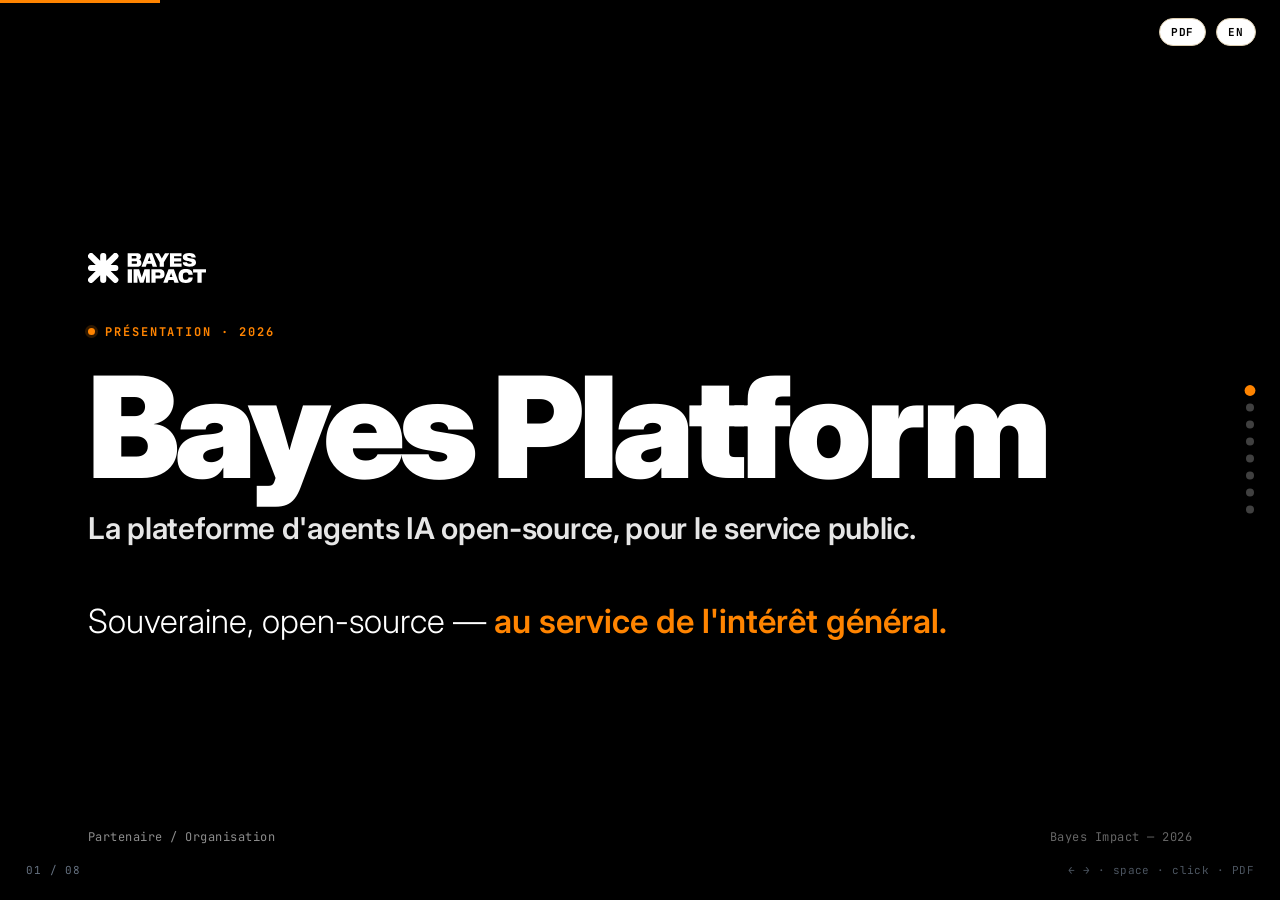
==== demos/_template/index.html @ 8feba09a "Bayes Demos: one use-case library (engine, template, splash, playbook) Shared dependency-free engine" ====
<!DOCTYPE html>
<html lang="fr" data-lang="fr">
<head>
<meta charset="UTF-8" />
<meta name="viewport" content="width=device-width, initial-scale=1.0" />
<title>Bayes — Template</title>
<link rel="icon" href="../../assets/logos/bi-colors.svg" />
<link rel="preconnect" href="https://fonts.googleapis.com"><link rel="preconnect" href="https://fonts.gstatic.com" crossorigin>
<link href="https://fonts.googleapis.com/css2?family=Inter:wght@300;400;500;600;700;800;900&family=JetBrains+Mono:wght@400;500;700&display=swap" rel="stylesheet">
<link rel="stylesheet" href="../../lib/bayes.css" />
<!-- Per-deck theme overrides (optional): <style>:root{ --accent-orange:#FF8400; }</style> -->
</head>
<body>

<!-- brand mark + (optional) flag for a government-service avatar -->
<svg width="0" height="0" style="position:absolute" aria-hidden="true">
  <symbol id="bi-mark" viewBox="0 0 415 409">
    <path d="M309.59,246.07H373a41.67,41.67,0,0,0,0-83.34H309.44l92.73-91.11a41.66,41.66,0,0,0-58.4-59.44l-94.51,92.87V42.23a41.67,41.67,0,1,0-83.34,0v63l-94.86-93A41.66,41.66,0,1,0,12.72,71.65l92.88,91.08H41.89a41.67,41.67,0,0,0,0,83.34h63.56l-92.7,90.72A41.67,41.67,0,1,0,71,396.35l94.89-92.87v63.09a41.67,41.67,0,1,0,83.34,0v-63l94.54,92.71a41.66,41.66,0,0,0,58.34-59.5Z"/>
    <circle cx="207.59" cy="41.49" r="41.34"/><circle cx="207.59" cy="367.01" r="41.34"/><circle cx="41.37" cy="204.4" r="41.34"/><circle cx="373.76" cy="204.4" r="41.34"/><circle cx="373.52" cy="366.86" r="41.34"/><circle cx="41.34" cy="366.86" r="41.34"/><circle cx="41.34" cy="41.34" r="41.34"/><circle cx="373.52" cy="41.34" r="41.34"/><circle cx="207.57" cy="204.25" r="41.34"/>
  </symbol>
</svg>

<div class="progress"><div class="progress-fill" id="pfill"></div></div>
<div class="dots" id="dots"></div>
<div class="counter" id="counter">01 / 08</div>
<div class="hint">← → · space · click · PDF</div>

<main class="deck" id="deck">

  <!-- 1 · COVER -->
  <section class="slide dark cover" id="cover" data-dark>
    <div class="slide-inner">
      <div class="cover-mark reveal"><img class="bilogo" src="../../assets/logos/bi-white.svg" alt="Bayes Impact"/></div>
      <p class="eyebrow reveal"><span data-lang="fr">Présentation · 2026</span><span data-lang="en">Presentation · 2026</span></p>
      <h1 class="reveal">Bayes Platform</h1>
      <p class="sub reveal"><span data-lang="fr">La plateforme d'agents IA open-source, pour le service public.</span><span data-lang="en">The open-source AI agent platform, for public services.</span></p>
      <p class="tagline reveal"><span data-lang="fr">Souveraine, open-source — <em>au service de l'intérêt général.</em></span><span data-lang="en">Sovereign, open-source — <em>built for the public good.</em></span></p>
    </div>
    <div class="cover-foot"><span data-lang="fr">Partenaire / Organisation</span><span data-lang="en">Partner / Organization</span><span class="cf-r">Bayes Impact — 2026</span></div>
  </section>

  <!-- 2 · EARTH (Bayes intro, website-style) -->
  <section class="slide dark earth" id="earth" data-dark>
    <div class="brand-corner"><img class="bilogo" src="../../assets/logos/bi-white.svg" alt="Bayes Impact" style="filter:none"/><span>Bayes Impact</span></div>
    <div class="slide-inner">
      <div class="hero believe-box" id="believeBox">
        <div class="hero-txt">
          <h1 class="believe"><span data-lang="fr">Nous croyons en un monde où</span><span data-lang="en">We believe in a world where</span><span class="believe-cycle" id="believeCycle"></span></h1>
          <p class="lead"><span data-lang="fr">L'IA pour aider celles et ceux qui en ont besoin et celles et ceux qui les accompagnent.</span><span data-lang="en">AI to help those in need and those who serve them.</span></p>
        </div>
        <div class="hero-planet"><div class="planet-wrap"><img src="../../assets/planet.webp" alt="Earth" /><div class="planet-orbit" id="planetOrbit"></div></div></div>
      </div>
    </div>
    <script type="application/json" class="believe-data">
    {"fr":["chacun reçoit l'aide dont il a besoin.","chaque citoyen accède aux services publics.","l'administration parle la langue de chacun.","l'IA sert d'abord l'intérêt général."],
     "en":["everyone receives the help they need.","every citizen can access public services.","the administration speaks everyone's language.","AI serves the public good first."]}
    </script>
  </section>

  <!-- 3 · WHO WE ARE (about + stats) -->
  <section class="slide" id="about">
    <div class="brand-corner"><img class="bilogo" src="../../assets/logos/bi-colors.svg" alt="Bayes Impact"/><span><span data-lang="fr">Qui sommes-nous</span><span data-lang="en">Who we are</span></span></div>
    <div class="slide-inner">
      <p class="eyebrow reveal"><span data-lang="fr">Qui sommes-nous</span><span data-lang="en">Who we are</span></p>
      <h1 class="big reveal"><span data-lang="fr">L'IA au service de ceux qui en ont besoin et de ceux qui les <em class="hl">aident</em>.</span><span data-lang="en">AI to empower people in need and those who <em class="hl">help</em> them.</span></h1>
      <p class="lead reveal"><span data-lang="fr">Organisation à but non lucratif fondée dans la Silicon Valley en 2014. Open-source, construite pour l'intérêt général.</span><span data-lang="en">A nonprofit founded in Silicon Valley in 2014. Open-source, built for the public good.</span></p>
      <div class="chips reveal">
        <span class="chip"><span class="dot-ok"></span><b>10+</b>&nbsp;<span data-lang="fr">ans</span><span data-lang="en">years</span></span>
        <span class="chip"><b>3</b>&nbsp;<span data-lang="fr">continents</span><span data-lang="en">continents</span></span>
        <span class="chip"><b>10M+</b>&nbsp;<span data-lang="fr">bénéficiaires</span><span data-lang="en">beneficiaries</span></span>
      </div>
      <div class="partners-grid reveal">
        <img src="../../assets/partners/google.webp" alt="Google.org" /><img src="../../assets/partners/gates.webp" alt="Gates Foundation" /><img src="../../assets/partners/yc.webp" alt="Y Combinator" /><img src="../../assets/partners/france-travail.webp" alt="France Travail" /><img class="va" src="../../assets/partners/va.svg" alt="U.S. Dept of Veterans Affairs" />
      </div>
    </div>
  </section>

  <!-- 4 · ARGUMENT / USE-CASE (bespoke — vary freely in this section) -->
  <section class="slide" id="why">
    <div class="brand-corner"><img class="bilogo" src="../../assets/logos/bi-colors.svg" alt="Bayes Impact"/><span><span data-lang="fr">La vision</span><span data-lang="en">The vision</span></span></div>
    <div class="slide-inner">
      <p class="eyebrow reveal"><span data-lang="fr">La vision</span><span data-lang="en">The vision</span></p>
      <h2 class="title reveal"><span data-lang="fr">Une plateforme, pas une multitude d'outils isolés.</span><span data-lang="en">One platform, not a patchwork of point tools.</span></h2>
      <div class="cards c3 reveal">
        <div class="card"><div class="kicker"><span data-lang="fr">Souveraineté</span><span data-lang="en">Sovereignty</span></div><h3><span data-lang="fr">Vos données restent chez vous</span><span data-lang="en">Your data stays in-house</span></h3><p><span data-lang="fr">Open-source, hébergeable localement.</span><span data-lang="en">Open-source, hostable locally.</span></p></div>
        <div class="card"><div class="kicker">No-code</div><h3><span data-lang="fr">Vos équipes configurent</span><span data-lang="en">Your teams configure it</span></h3><p><span data-lang="fr">Créez et déployez des agents sans coder.</span><span data-lang="en">Build and deploy agents without code.</span></p></div>
        <div class="card"><div class="kicker"><span data-lang="fr">Confiance</span><span data-lang="en">Trust</span></div><h3><span data-lang="fr">Fiabilisé (RAG), traçable</span><span data-lang="en">Grounded (RAG), traceable</span></h3><p><span data-lang="fr">Zéro hallucination, sources citées.</span><span data-lang="en">Zero hallucination, sources cited.</span></p></div>
      </div>
    </div>
  </section>

  <!-- 5 · INTERACTIVE DEMO — chat (data-demo + inline JSON script) -->
  <section class="slide" id="demo-chat" data-demo="chat">
    <div class="brand-corner"><img class="bilogo" src="../../assets/logos/bi-colors.svg" alt="Bayes Impact"/><span><span data-lang="fr">Démonstration</span><span data-lang="en">Demo</span></span></div>
    <div class="slide-inner">
      <div class="demo-head reveal">
        <h2><span data-lang="fr">Démonstration — un service sur WhatsApp</span><span data-lang="en">Demo — a service on WhatsApp</span></h2>
        <div class="demo-controls"><button class="dc-btn dc-toggle">⏸</button><button class="dc-btn ghost dc-replay">↻</button></div>
      </div>
      <div class="demo-stage" style="margin-top:12px">
        <div class="reveal">
          <div class="srs">
            <div class="srs-top">
              <span class="srs-badge"><span data-lang="fr">portail des services publics</span><span data-lang="en">public services portal</span></span>
              <h3><span data-lang="fr">Demande d'acte d'état civil</span><span data-lang="en">Civil-status certificate request</span></h3>
              <div class="srs-meta"><span data-lang="fr">État civil · administration</span><span data-lang="en">Civil registry · government</span></div>
            </div>
            <div class="srs-body">
              <div class="bpmn-wrap">
                <div class="bl"><span data-lang="fr">Parcours du service</span><span data-lang="en">Service journey</span></div>
                <div class="bpmn">
                  <span class="bpmn-node"><span data-lang="fr">Demande</span><span data-lang="en">Request</span></span><span class="bpmn-c">›</span>
                  <span class="bpmn-node"><span data-lang="fr">Authentification</span><span data-lang="en">Auth</span></span><span class="bpmn-c">›</span>
                  <span class="bpmn-node">OTP</span><span class="bpmn-c">›</span>
                  <span class="bpmn-node"><span data-lang="fr">Pré-remplissage</span><span data-lang="en">Auto-fill</span></span><span class="bpmn-c">›</span>
                  <span class="bpmn-node"><span data-lang="fr">Instruction</span><span data-lang="en">Processing</span></span><span class="bpmn-c">›</span>
                  <span class="bpmn-node">Notification</span>
                </div>
              </div>
            </div>
          </div>
          <p class="footnote" style="margin-top:14px"><span data-lang="fr">Extensible aux <b>langues locales</b> et au <b>message vocal</b> — un levier d'inclusion.</span><span data-lang="en">Extensible to <b>local languages</b> and <b>voice notes</b> — a key inclusion lever.</span></p>
        </div>
        <div class="reveal">
          <div class="phone"><div class="phone-screen">
            <div class="notch"></div>
            <div class="statusbar"><span>9:41</span><span>5G ▮▮▮ ◢ 84%</span></div>
            <div class="wa-header"><span class="wa-back">‹</span><span class="wa-av"><svg class="mark" style="color:var(--wa-green)"><use href="#bi-mark"/></svg></span><div class="wa-head-txt"><div class="h-name"><span data-lang="fr">Service de l'état civil</span><span data-lang="en">Civil registry service</span></div><div class="h-sub wa-sub"></div></div><div class="wa-icons"><span>📹</span><span>📞</span></div></div>
            <div class="wa-thread"><div class="wa-day"></div></div>
            <div class="wa-input"><div class="wa-field"><span>😊</span><span class="ph">Message</span><span>📎</span><span>📷</span></div><span class="wa-mic">🎤</span></div>
          </div></div>
        </div>
      </div>
    </div>
    <script type="application/json" class="demo-data">
    {"pay":{"provider":"Mobile Money","host":"pay.gov/"},
     "fr":[
      {"type":"in","text":"Bonjour 👋 Je suis l'assistant de l'état civil. Écrivez-moi ou envoyez une note vocale."},
      {"type":"out","text":"Bonjour, j'ai besoin d'un acte de naissance"},
      {"type":"in","text":"Avec plaisir. Envoyez votre identifiant national.","bp":1},
      {"type":"out","text":"23 1204 8473921","digits":true},
      {"type":"tool","name":"Base état civil","arg":"id: \"23 1204 8473921\"","steps":["Connexion"],"result":"1 citoyen trouvé"},
      {"type":"in","text":"Vous êtes bien <b>A. Diallo</b>, né(e) le 12/03/1984 ?"},
      {"type":"out","text":"Oui, c'est bien moi"},
      {"type":"in","text":"Je vous envoie un code (OTP).","bp":2},
      {"type":"out","text":"729 014","digits":true},
      {"type":"tool","name":"Vérification OTP","arg":"otp: \"729 014\"","steps":["Contrôle"],"result":"Vérifié ✓"},
      {"type":"in","text":"Identité confirmée ✅ Je récupère votre acte.","bp":3},
      {"type":"fill","src":"Registre d'état civil","rows":[["Nom","Diallo"],["Prénoms","Aïssatou"],["Naissance","12/03/1984"]]},
      {"type":"voice","dur":"0:05","transcript":"Deux copies s'il vous plaît."},
      {"type":"in","text":"🎙️ Bien reçu : <b>2 copies</b>."},
      {"type":"dossier","num":"AN-2026-04827","rows":[["Document","Acte de naissance"],["Copies","2"]],"bp":4},
      {"type":"in","text":"Réglez les frais via votre lien <b>Mobile Money</b>."},
      {"type":"paylink","amount":"1 000 FCFA","ref":"Acte de naissance","code":"r/AN-2026-04827"},
      {"type":"notif","tag":"N04","text":"Paiement de <b>1 000 FCFA</b> confirmé.","bp":5},
      {"type":"in","text":"Votre demande est enregistrée ✅ Vous recevrez les mises à jour ici."}
     ],
     "en":[
      {"type":"in","text":"Hello 👋 I'm the civil-registry assistant. Write to me or send a voice note."},
      {"type":"out","text":"Hi, I need a birth certificate"},
      {"type":"in","text":"Gladly. Send your national ID.","bp":1},
      {"type":"out","text":"23 1204 8473921","digits":true},
      {"type":"tool","name":"Civil registry","arg":"id: \"23 1204 8473921\"","steps":["Connect"],"result":"1 citizen found"},
      {"type":"in","text":"You are <b>A. Diallo</b>, born 12/03/1984 ?"},
      {"type":"out","text":"Yes, that's me"},
      {"type":"in","text":"I'm sending you a code (OTP).","bp":2},
      {"type":"out","text":"729 014","digits":true},
      {"type":"tool","name":"OTP check","arg":"otp: \"729 014\"","steps":["Check"],"result":"Verified ✓"},
      {"type":"in","text":"Identity confirmed ✅ Fetching your certificate.","bp":3},
      {"type":"fill","src":"Civil registry","rows":[["Surname","Diallo"],["Given names","Aïssatou"],["Born","12/03/1984"]]},
      {"type":"voice","dur":"0:05","transcript":"Two copies please."},
      {"type":"in","text":"🎙️ Got it: <b>2 copies</b>."},
      {"type":"dossier","num":"AN-2026-04827","rows":[["Document","Birth certificate"],["Copies","2"]],"bp":4},
      {"type":"in","text":"Pay the fee via your <b>Mobile Money</b> link."},
      {"type":"paylink","amount":"1,000 FCFA","ref":"Birth certificate","code":"r/AN-2026-04827"},
      {"type":"notif","tag":"N04","text":"Payment of <b>1,000 FCFA</b> confirmed.","bp":5},
      {"type":"in","text":"Your request is registered ✅ You'll get updates here."}
     ]}
    </script>
  </section>

  <!-- 6 · INTERACTIVE DEMO — copilot -->
  <section class="slide" id="demo-copilot" data-demo="copilot">
    <div class="brand-corner"><img class="bilogo" src="../../assets/logos/bi-colors.svg" alt="Bayes Impact"/><span><span data-lang="fr">Démonstration</span><span data-lang="en">Demo</span></span></div>
    <div class="slide-inner">
      <div class="demo-head reveal"><h2><span data-lang="fr">Le copilote interne</span><span data-lang="en">The internal copilot</span></h2><span class="dh-sub"><span data-lang="fr">L'agent back-office qui répond en langage naturel, sources à l'appui.</span><span data-lang="en">The back-office agent that answers in natural language, with sources.</span></span></div>
      <div class="copilot reveal">
        <div class="cp-bar"><span class="cp-dot r"></span><span class="cp-dot y"></span><span class="cp-dot g"></span><span class="cp-title"><span data-lang="fr">Copilote · recherche documentaire</span><span data-lang="en">Copilot · document search</span></span><span class="cp-live"><span class="cp-live-dot"></span><span data-lang="fr">en direct</span><span data-lang="en">live</span></span><span class="cp-badge">headless</span></div>
        <div class="cp-body"></div>
      </div>
      <div class="pipe-cap reveal"><svg width="14" height="14" viewBox="0 0 16 16" fill="none" stroke="currentColor" stroke-width="2"><path d="M8 3v10M4 9l4 4 4-4"/></svg><span data-lang="fr">La donnée derrière le copilote</span><span data-lang="en">The data behind the copilot</span></div>
      <div class="pipeline reveal">
        <div class="pl-stage"><div class="pl-label"><span data-lang="fr">1 · Documents</span><span data-lang="en">1 · Documents</span></div><div class="scan-stack"><div class="scan-pg"><i></i><i></i><i style="width:72%"></i><i></i></div><div class="scan-pg"><i></i><i></i><i style="width:72%"></i><i></i></div><div class="scan-pg"><i></i><i></i><i style="width:72%"></i><i></i></div></div></div>
        <div class="pl-arrow"><svg width="22" height="22" viewBox="0 0 16 16" fill="none" stroke="var(--accent-orange)" stroke-width="2"><path d="M3 8h10M9 4l4 4-4 4"/></svg></div>
        <div class="pl-stage agent"><div class="pl-label"><span data-lang="fr">2 · Agent Bayes</span><span data-lang="en">2 · Bayes agent</span></div><div class="extract"><div class="extract-row"><span data-lang="fr">Type</span><span data-lang="en">Type</span><b><span data-lang="fr">Décision</span><span data-lang="en">Ruling</span></b></div><div class="extract-row"><span>Source</span><b><span data-lang="fr">Cour d'appel</span><span data-lang="en">Court</span></b></div><div class="extract-row"><span><span data-lang="fr">Année</span><span data-lang="en">Year</span></span><b>2021</b></div><div class="extract-row"><span><span data-lang="fr">Texte</span><span data-lang="en">Text</span></span><b>OCR ✓</b></div></div><div class="extract-tags"><span data-lang="fr">extraction</span><span data-lang="en">extraction</span><span>·</span><span data-lang="fr">classification</span><span data-lang="en">classification</span></div></div>
        <div class="pl-arrow"><svg width="22" height="22" viewBox="0 0 16 16" fill="none" stroke="var(--accent-orange)" stroke-width="2"><path d="M3 8h10M9 4l4 4-4 4"/></svg></div>
        <div class="pl-stage db"><div class="pl-label"><span data-lang="fr">3 · Base structurée</span><span data-lang="en">3 · Structured DB</span></div><table><tr><th>Réf.</th><th>Type</th><th><span data-lang="fr">Année</span><span data-lang="en">Year</span></th></tr><tr><td>142</td><td><span data-lang="fr">Arrêt</span><span data-lang="en">Ruling</span></td><td>2021</td></tr><tr><td>087</td><td><span data-lang="fr">Jugt</span><span data-lang="en">Judgt</span></td><td>2019</td></tr></table><div class="db-q">▲ <span data-lang="fr">interrogée par le copilote</span><span data-lang="en">queried by the copilot</span></div></div>
      </div>
    </div>
    <script type="application/json" class="demo-data">
    {"meta":{"who":{"fr":"Agent","en":"Officer"},"search":{"fr":"Recherche · base documentaire","en":"Search · document base"},"name":{"fr":"Copilote","en":"Copilot"}},
     "fr":[
      {"q":"Jurisprudence sur la rupture abusive d'un contrat ?","arg":"rupture abusive · depuis 2015","res":"3 décisions","a":"Trois décisions depuis 2015 : la rupture est abusive sans préavis raisonnable.","s":["Cour d'appel · 2021 · n°142","Tribunal · 2019 · n°087"]},
      {"q":"Délais légaux de la garde à vue ?","arg":"garde à vue · délais","res":"2 textes","a":"48 heures, prolongeable une fois sur autorisation du procureur.","s":["Cour suprême · 2020 · n°208"]}
     ],
     "en":[
      {"q":"Case law on wrongful contract termination?","arg":"wrongful termination · since 2015","res":"3 rulings","a":"Three rulings since 2015: termination is wrongful absent reasonable notice.","s":["Court of appeal · 2021 · no.142","Court · 2019 · no.087"]},
      {"q":"Legal time limits for police custody?","arg":"custody · limits","res":"2 statutes","a":"48 hours, extendable once with the prosecutor's authorization.","s":["Supreme court · 2020 · no.208"]}
     ]}
    </script>
  </section>

  <!-- 7 · TEAM / SPONSORS -->
  <section class="slide" id="team">
    <div class="brand-corner"><img class="bilogo" src="../../assets/logos/bi-colors.svg" alt="Bayes Impact"/><span><span data-lang="fr">L'équipe</span><span data-lang="en">The team</span></span></div>
    <div class="slide-inner">
      <p class="eyebrow reveal"><span data-lang="fr">Comment nous travaillons</span><span data-lang="en">How we work</span></p>
      <h2 class="title reveal"><span data-lang="fr">Un partenariat, pas un fournisseur.</span><span data-lang="en">A partnership, not a vendor.</span></h2>
      <div class="cards c3 reveal">
        <div class="card"><div class="kicker"><span data-lang="fr">Open-source</span><span data-lang="en">Open-source</span></div><h3><span data-lang="fr">Tech souveraine</span><span data-lang="en">Sovereign tech</span></h3><p><span data-lang="fr">Pas de verrou propriétaire.</span><span data-lang="en">No vendor lock-in.</span></p></div>
        <div class="card"><div class="kicker"><span data-lang="fr">Transfert</span><span data-lang="en">Transfer</span></div><h3><span data-lang="fr">Montée en compétences</span><span data-lang="en">Skills transfer</span></h3><p><span data-lang="fr">Vos équipes reprennent la main.</span><span data-lang="en">Your teams take over.</span></p></div>
        <div class="card"><div class="kicker"><span data-lang="fr">Accompagnement</span><span data-lang="en">Support</span></div><h3><span data-lang="fr">Contrat de prestation</span><span data-lang="en">Advisory engagement</span></h3><p><span data-lang="fr">Bayes accompagne, ne verrouille pas.</span><span data-lang="en">Bayes supports, doesn't lock in.</span></p></div>
      </div>
      <div class="partners-grid reveal" style="margin-top:34px"><img src="../../assets/partners/google.webp" alt="Google.org" /><img src="../../assets/partners/gates.webp" alt="Gates Foundation" /><img src="../../assets/partners/yc.webp" alt="Y Combinator" /></div>
    </div>
  </section>

  <!-- 8 · THANK YOU -->
  <section class="slide dark cover" id="thanks" data-dark>
    <div class="slide-inner">
      <div class="cover-mark reveal"><img class="bilogo" src="../../assets/logos/bi-white.svg" alt="Bayes Impact"/></div>
      <h1 class="reveal" style="font-size:clamp(40px,6.5vw,92px);line-height:1;letter-spacing:-.035em;margin:0"><span data-lang="fr">Merci.</span><span data-lang="en">Thank you.</span></h1>
      <p class="tagline reveal" style="margin-top:36px;font-size:clamp(18px,2vw,26px)"><span data-lang="fr">Construisons-le ensemble.</span><span data-lang="en">Let's build it together.</span></p>
    </div>
    <div class="cover-foot"><span>bayesimpact.org</span><span class="cf-r">Bayes Impact</span></div>
  </section>

</main>

<script src="../../lib/bayes.js"></script>
</body>
</html>
---- lib/bayes.css ----
/* Bayes Deck Kit — styles (deck.css). Design tokens in :root; override for theming. */
:root{
    --bg:#F2EFE9; --ink:#000; --ink-soft:rgba(0,0,0,0.8); --muted:#657180;
    --cream:#F7F7F2; --card:#FFF; --gold:#9A6F24; --gold-bg:#EBE092;
    --accent-orange:#FF8400; --accent-blue:#1067FE; --border-soft:#DBCCAF;
    --border:#EAECF0; --ok:#1F7A3F; --ok-soft:#DDEBDF; --warn:#9A4A04;
    --warn-soft:#FCE6CC; --danger:#9A1B1B; --danger-soft:#F6D9D9;
    --shadow:0 1px 2px rgba(0,0,0,.04), 0 8px 28px rgba(0,0,0,.06);
    --radius:14px;
    --wa-green:#075E54; --wa-teal:#128C7E; --wa-out:#D9FDD3; --wa-bg:#E9E1D8;
  }
  *{box-sizing:border-box;}
  html,body{margin:0;padding:0;height:100%;}
  body{
    font-family:'Inter',system-ui,-apple-system,sans-serif;
    background:var(--bg); color:var(--ink);
    -webkit-font-smoothing:antialiased; line-height:1.5;
  }
  svg.mark *{fill:currentColor;}

  /* ===== DECK ENGINE ===== */
  .deck{height:100vh; overflow-y:scroll; scroll-snap-type:y mandatory; scroll-behavior:smooth;}
  .deck::-webkit-scrollbar{width:0;}
  .slide{
    position:relative; min-height:100vh; width:100%;
    scroll-snap-align:start; scroll-snap-stop:always;
    display:flex; flex-direction:column; justify-content:center;
    padding:72px 88px; overflow:hidden;
  }
  .slide.dark{background:var(--ink); color:#fff;}
  .slide-inner{max-width:1320px; margin:0 auto; width:100%;}

  /* progress + chrome */
  .progress{position:fixed; top:0; left:0; right:0; height:3px; background:rgba(0,0,0,.06); z-index:200;}
  .progress-fill{height:100%; width:0; background:var(--accent-orange); transition:width .4s ease;}
  .dots{position:fixed; right:26px; top:50%; transform:translateY(-50%); z-index:200; display:flex; flex-direction:column; gap:9px;}
  .dot{width:8px; height:8px; border-radius:50%; background:rgba(0,0,0,.18); border:none; padding:0; cursor:pointer; transition:all .2s;}
  .dot:hover{background:rgba(0,0,0,.4);}
  .dot.active{background:var(--accent-orange); transform:scale(1.35);}
  .dots.on-dark .dot{background:rgba(255,255,255,.25);}
  .dots.on-dark .dot.active{background:var(--accent-orange);}
  .counter{position:fixed; left:26px; bottom:22px; z-index:200; font-family:'JetBrains Mono',monospace; font-size:11px; letter-spacing:.08em; color:var(--muted);}
  .hint{position:fixed; right:26px; bottom:22px; z-index:200; font-family:'JetBrains Mono',monospace; font-size:11px; letter-spacing:.04em; color:var(--muted); opacity:.75;}
  .slide.dark ~ .hint{}
  .brand-corner{position:absolute; top:40px; left:88px; display:inline-flex; align-items:center; gap:13px; color:var(--border-soft); z-index:5; padding-bottom:16px;}
  .brand-corner::after{content:''; position:absolute; left:0; bottom:0; width:calc(100vw - 176px); height:1px; background:var(--border-soft); opacity:.8;}
  .brand-corner svg{width:22px; height:22px;}
  .brand-corner span{font-family:'JetBrains Mono',monospace; font-size:11px; letter-spacing:.14em; text-transform:uppercase; color:var(--muted); padding-left:13px; border-left:1px solid var(--border-soft);}
  .slide.dark .brand-corner span{color:rgba(255,255,255,.5);}

  /* reveal */
  .reveal{opacity:0; transform:translateY(14px);}
  .slide.show .reveal{opacity:1; transform:none; transition:opacity .55s ease, transform .55s ease;}
  .slide.show .reveal:nth-child(2){transition-delay:.06s;}
  .slide.show .reveal:nth-child(3){transition-delay:.12s;}
  .slide.show .reveal:nth-child(4){transition-delay:.18s;}
  .slide.show .reveal:nth-child(5){transition-delay:.24s;}
  .slide.show .reveal:nth-child(6){transition-delay:.30s;}

  /* ===== TYPOGRAPHY ===== */
  .eyebrow{font-family:'JetBrains Mono',monospace; font-size:12px; font-weight:700; letter-spacing:.16em; text-transform:uppercase; color:var(--accent-orange); margin:0 0 22px; display:flex; align-items:center; gap:10px;}
  .eyebrow::before{content:''; width:7px; height:7px; border-radius:50%; background:var(--accent-orange); box-shadow:0 0 0 3px rgba(255,132,0,.18);}
  h1.big{font-size:clamp(38px,5.2vw,68px); line-height:1.05; letter-spacing:-.03em; font-weight:800; margin:0 0 20px; max-width:18ch;}
  h2.title{font-size:clamp(30px,3.6vw,46px); line-height:1.1; letter-spacing:-.025em; font-weight:800; margin:0 0 16px; max-width:20ch;}
  em.hl{font-style:normal; background:linear-gradient(180deg,transparent 58%,var(--gold-bg) 58%); padding:0 3px;}
  .slide.dark em.hl{background:linear-gradient(180deg,transparent 58%,rgba(255,132,0,.85) 58%); color:#fff;}
  .lead{font-size:clamp(17px,1.5vw,21px); color:var(--ink-soft); max-width:62ch; margin:0 0 8px; line-height:1.55;}
  .slide.dark .lead{color:rgba(255,255,255,.82);}

  /* chips / pills */
  .chips{display:flex; flex-wrap:wrap; gap:12px; margin:30px 0 0;}
  .chip{display:inline-flex; align-items:center; gap:9px; padding:11px 18px; background:var(--card); border:1px solid var(--border-soft); border-radius:999px; font-family:'JetBrains Mono',monospace; font-size:14px; font-weight:500; box-shadow:var(--shadow);}
  .chip b{font-weight:700; font-size:20px; letter-spacing:-.01em;}
  .chip .dot-ok{width:8px; height:8px; border-radius:50%; background:var(--ok);}
  .slide.dark .chip{background:rgba(255,255,255,.06); border-color:rgba(255,255,255,.15); color:#fff;}

  .dpi-row{display:flex; flex-wrap:wrap; gap:8px; margin-top:18px;}
  .dpi{display:inline-flex; align-items:center; gap:7px; padding:7px 13px; border-radius:999px; background:var(--cream); border:1px solid var(--border-soft); font-family:'JetBrains Mono',monospace; font-size:12px; font-weight:600;}
  .dpi::before{content:''; width:6px; height:6px; border-radius:50%; background:var(--accent-blue);}

  /* cards grid */
  .cards{display:grid; gap:18px; margin-top:34px;}
  .cards.c3{grid-template-columns:repeat(3,1fr);}
  .cards.c2{grid-template-columns:repeat(2,1fr);}
  .card{background:var(--card); border:1px solid var(--border-soft); border-radius:var(--radius); padding:22px 22px; box-shadow:var(--shadow);}
  .card .kicker{font-family:'JetBrains Mono',monospace; font-size:11px; font-weight:700; letter-spacing:.1em; color:var(--accent-orange); margin-bottom:10px; text-transform:uppercase;}
  .card h3{font-size:19px; font-weight:700; margin:0 0 8px; letter-spacing:-.01em;}
  .card p{font-size:14.5px; color:var(--ink-soft); margin:0; line-height:1.5;}
  .card .tags{display:flex; flex-wrap:wrap; gap:6px; margin-top:14px;}
  .tag{font-family:'JetBrains Mono',monospace; font-size:10.5px; font-weight:600; letter-spacing:.04em; padding:4px 9px; border-radius:6px; background:var(--cream); border:1px solid var(--border-soft); color:var(--muted);}
  .footnote{margin-top:24px; font-family:'JetBrains Mono',monospace; font-size:12px; color:var(--muted);}
  .footnote b{color:var(--ink);}

  /* socle diagram */
  .socle{margin-top:38px; display:flex; flex-direction:column; gap:14px;}
  .socle-ministries{display:grid; grid-template-columns:repeat(5,1fr); gap:14px;}
  .min-col.more-col{background:transparent; border-style:dashed; box-shadow:none; display:grid; place-items:center;}
  .min-col.more-col .mc-name{color:var(--muted); font-size:22px; letter-spacing:.12em;}
  .min-col{background:var(--card); border:1px solid var(--border-soft); border-radius:12px; padding:16px 14px; text-align:center; box-shadow:var(--shadow);}
  .min-col .mc-name{font-weight:700; font-size:15px;}
  .min-col .mc-sub{font-size:12px; color:var(--muted); margin-top:3px;}
  .min-col.lead-col{border-color:var(--accent-orange); box-shadow:0 0 0 2px rgba(255,132,0,.12), var(--shadow);}
  .socle-bar{background:var(--ink); color:#fff; border-radius:12px; padding:20px 24px; display:flex; align-items:center; justify-content:space-between; gap:18px;}
  .socle-bar .sb-name{font-weight:800; font-size:20px; letter-spacing:-.01em; display:flex; align-items:center; gap:12px;}
  .socle-bar .sb-name svg{width:24px; height:24px; color:var(--border-soft);}
  .socle-bar .sb-meta{font-family:'JetBrains Mono',monospace; font-size:12px; color:rgba(255,255,255,.7); letter-spacing:.04em;}
  .socle-base{display:flex; align-items:center; gap:10px; justify-content:center; padding:8px; flex-wrap:wrap;}
  .socle-base .bl{font-family:'JetBrains Mono',monospace; font-size:11px; color:var(--muted); letter-spacing:.08em; text-transform:uppercase; margin-right:4px;}
  .conn{height:18px; display:flex; align-items:center; justify-content:center; color:var(--border-soft);}

  /* flow / lifecycle */
  .flow{display:flex; align-items:stretch; gap:0; margin-top:6px; flex-wrap:wrap;}
  .flow-step{flex:1 1 0; min-width:120px; background:var(--card); border:1px solid var(--border-soft); border-radius:12px; padding:16px 16px; position:relative;}
  .flow-step .fs-n{font-family:'JetBrains Mono',monospace; font-size:11px; color:var(--accent-orange); font-weight:700;}
  .flow-step .fs-t{font-weight:700; font-size:16px; margin-top:6px;}
  .flow-step .fs-d{font-size:12.5px; color:var(--muted); margin-top:4px;}
  .flow-arrow{display:flex; align-items:center; padding:0 10px; color:var(--border-soft);}
  .split{display:grid; grid-template-columns:1fr 1fr; gap:26px; margin-top:30px; align-items:start;}
  .quote{margin-top:28px; padding:18px 22px; border-left:3px solid var(--accent-orange); background:var(--cream); border-radius:0 12px 12px 0;}
  .quote .q{font-size:20px; font-weight:700; letter-spacing:-.01em; margin:0 0 4px;}
  .quote .qs{font-size:14px; color:var(--muted); margin:0;}
  .panel-soft{background:var(--card); border:1px solid var(--border-soft); border-radius:var(--radius); padding:24px; box-shadow:var(--shadow);}
  .panel-soft h3{margin:0 0 12px; font-size:18px; font-weight:700;}
  .panel-soft p{margin:0; font-size:14.5px; color:var(--ink-soft); line-height:1.55;}

  /* brand logo */
  .bilogo{height:20px; width:auto; display:block;}
  .brand-corner .bilogo{height:24px;}
  .cover-mark .bilogo{height:30px;}

  /* ARCH layers (slide 5) */
  .arch{display:flex; flex-direction:column; gap:10px; margin-top:28px;}
  .arch-layer{display:grid; grid-template-columns:240px 1fr; gap:20px; align-items:center; background:var(--card); border:1px solid var(--border-soft); border-radius:14px; padding:15px 22px; box-shadow:var(--shadow);}
  .arch-layer .al-label{font-weight:800; font-size:15px; letter-spacing:-.01em; line-height:1.2;}
  .arch-layer .al-label .al-k{display:block; font-family:'JetBrains Mono',monospace; font-size:10px; font-weight:700; letter-spacing:.1em; text-transform:uppercase; color:var(--muted); margin-bottom:3px;}
  .arch-layer .al-items{display:flex; flex-wrap:wrap; gap:8px;}
  .arch-chip{font-family:'JetBrains Mono',monospace; font-size:12px; font-weight:600; padding:7px 12px; border-radius:8px; background:var(--cream); border:1px solid var(--border-soft);}
  .arch-chip.more{color:var(--muted); letter-spacing:.12em;}
  .arch-layer .al-desc{font-size:13.5px; line-height:1.5; color:var(--ink-soft);}
  .arch-layer.apps{border-color:var(--accent-orange); box-shadow:0 0 0 2px rgba(255,132,0,.1), var(--shadow);}
  .arch-layer.apps .al-k{color:var(--accent-orange);}
  .arch-layer.socle{background:var(--ink); color:#fff; border-color:var(--ink);}
  .arch-layer.socle .al-k{color:var(--accent-orange);}
  .arch-layer.socle .al-desc{color:rgba(255,255,255,.85);}
  .arch-layer.socle .al-desc b{color:#fff;}

  /* SRS PDF preview (slide 7) */
  .pdfdoc{position:relative; width:320px; max-width:100%;}
  .pdfdoc::before,.pdfdoc::after{content:''; position:absolute; inset:0; background:#fff; border:1px solid var(--border-soft); border-radius:6px;}
  .pdfdoc::before{transform:rotate(-2.2deg) translate(-9px,7px);}
  .pdfdoc::after{transform:rotate(1.6deg) translate(7px,4px);}
  .pdfpage{position:relative; z-index:2; background:#fff; border:1px solid var(--border-soft); border-radius:6px; box-shadow:0 16px 40px rgba(0,0,0,.16); padding:22px 24px;}
  .pdf-h{display:flex; align-items:center; gap:9px; border-bottom:2px solid var(--ink); padding-bottom:9px;}
  .pdf-flag{font-size:16px; line-height:1;}
  .pdf-rep{font-weight:800; font-size:11px;}
  .pdf-dir{font-size:8px; color:var(--muted); line-height:1.25;}
  .pdf-tag{margin-left:auto; font-family:'JetBrains Mono',monospace; font-size:8.5px; font-weight:700; color:var(--muted); border:1px solid var(--border-soft); padding:2px 6px; border-radius:4px;}
  .pdf-title{font-weight:800; font-size:13px; text-align:center; margin:13px 0; letter-spacing:-.01em; text-transform:uppercase; line-height:1.25;}
  .pdf-sec{font-weight:700; font-size:10px; margin:11px 0 6px;}
  .pdf-table{width:100%; border-collapse:collapse; font-size:8.5px;}
  .pdf-table td{border:1px solid var(--border-soft); padding:4px 6px; line-height:1.3;}
  .pdf-table td:first-child{color:var(--muted); width:38%; background:var(--cream);}
  .pdf-tabs{display:flex; gap:4px; flex-wrap:wrap;}
  .pdf-tabs span{font-family:'JetBrains Mono',monospace; font-size:8px; padding:3px 6px; border:1px solid var(--border-soft); border-radius:4px; color:var(--muted);}
  .pdf-tabs span:first-child{background:var(--ink); color:#fff; border-color:var(--ink);}
  .pdf-lines{margin-top:9px; display:flex; flex-direction:column; gap:5px;}
  .pdf-lines i{height:5px; background:var(--cream); border-radius:3px;}
  .pdf-foot{margin-top:13px; font-family:'JetBrains Mono',monospace; font-size:7.5px; color:var(--muted); text-align:center; border-top:1px solid var(--border-soft); padding-top:6px;}

  /* DÉMO 2 — copilote magistrat (slide 8B) */
  .copilot{background:var(--card); border:1px solid var(--border-soft); border-radius:14px; box-shadow:var(--shadow); overflow:hidden; margin-top:14px;}
  .cp-bar{display:flex; align-items:center; gap:7px; padding:9px 14px; background:linear-gradient(180deg,var(--cream),#fff); border-bottom:1px solid var(--border-soft);}
  .cp-dot{width:9px; height:9px; border-radius:50%;}
  .cp-dot.r{background:#ff5f57;} .cp-dot.y{background:#febc2e;} .cp-dot.g{background:#28c840;}
  .cp-title{font-family:'JetBrains Mono',monospace; font-size:11px; font-weight:700; margin-left:6px;}
  .cp-badge{margin-left:auto; font-family:'JetBrains Mono',monospace; font-size:9px; font-weight:700; text-transform:uppercase; letter-spacing:.06em; color:var(--accent-orange); background:rgba(255,132,0,.1); padding:3px 8px; border-radius:6px;}
  .cp-body{padding:13px 16px; display:flex; flex-direction:column; gap:9px;}
  .cp-q{align-self:flex-end; max-width:80%; background:var(--ink); color:#fff; border-radius:12px; border-bottom-right-radius:4px; padding:9px 13px; font-size:13.5px; line-height:1.4;}
  .cp-q .cp-who{display:block; font-family:'JetBrains Mono',monospace; font-size:8.5px; text-transform:uppercase; letter-spacing:.06em; opacity:.55; margin-bottom:3px;}
  .cp-a{align-self:flex-start; max-width:90%; background:var(--cream); border:1px solid var(--border-soft); border-radius:12px; border-bottom-left-radius:4px; padding:11px 13px;}
  .cp-a-head{display:flex; align-items:center; gap:7px; font-weight:700; font-size:12px; margin-bottom:6px;}
  .cp-a-head svg{width:15px; height:15px; color:var(--ink);}
  .cp-a-txt{font-size:13px; color:var(--ink-soft); line-height:1.5;}
  .cp-cites{display:flex; flex-wrap:wrap; gap:6px; margin-top:10px;}
  .cp-cite{display:inline-flex; align-items:center; gap:5px; font-family:'JetBrains Mono',monospace; font-size:10.5px; font-weight:600; padding:5px 9px; background:#fff; border:1px solid var(--border-soft); border-radius:7px;}
  .cp-cite::before{content:'§'; color:var(--accent-blue); font-weight:700;}

  .pipe-cap{font-family:'JetBrains Mono',monospace; font-size:11px; letter-spacing:.06em; text-transform:uppercase; color:var(--muted); margin:18px 0 12px; display:flex; align-items:center; gap:8px;}
  .pipeline{display:grid; grid-template-columns:1fr auto 1.25fr auto 1fr; gap:12px; align-items:stretch;}
  .pl-stage{background:var(--card); border:1px solid var(--border-soft); border-radius:12px; padding:12px 14px; box-shadow:var(--shadow); display:flex; flex-direction:column;}
  .pl-stage.agent{border-color:var(--accent-orange); box-shadow:0 0 0 2px rgba(255,132,0,.1), var(--shadow);}
  .pl-label{font-family:'JetBrains Mono',monospace; font-size:10px; font-weight:700; letter-spacing:.05em; text-transform:uppercase; color:var(--muted); margin-bottom:9px;}
  .pl-stage.agent .pl-label{color:var(--accent-orange);}
  .pl-arrow{display:flex; align-items:center; justify-content:center; color:var(--border-soft);}
  .scan-stack{position:relative; height:96px; flex:1;}
  .scan-pg{position:absolute; top:4px; left:50%; width:58px; height:84px; margin-left:-29px; background:#fff; border:1px solid var(--border-soft); border-radius:4px; box-shadow:0 2px 6px rgba(0,0,0,.1); padding:8px 7px;}
  .scan-pg i{display:block; height:3px; background:var(--cream); border-radius:2px; margin-bottom:4px;}
  .scan-pg:nth-child(1){transform:rotate(-7deg) translateX(-24px);}
  .scan-pg:nth-child(2){transform:rotate(1deg) translateX(0);}
  .scan-pg:nth-child(3){transform:rotate(8deg) translateX(24px); z-index:2;}
  .extract{display:flex; flex-direction:column; gap:2px;}
  .extract-row{display:flex; justify-content:space-between; gap:8px; font-size:11px; color:var(--muted); border-bottom:1px dotted var(--border-soft); padding:3px 0; opacity:0;}
  .extract-row b{color:var(--ink); font-weight:600;}
  .slide.show .extract-row{animation:rowIn .4s ease forwards;}
  .slide.show .extract-row:nth-child(1){animation-delay:.25s;}
  .slide.show .extract-row:nth-child(2){animation-delay:.4s;}
  .slide.show .extract-row:nth-child(3){animation-delay:.55s;}
  .slide.show .extract-row:nth-child(4){animation-delay:.7s;}
  .slide.show .extract-row:nth-child(5){animation-delay:.85s;}
  .extract-tags{display:flex; flex-wrap:wrap; gap:5px; margin-top:9px;}
  .extract-tags span{font-family:'JetBrains Mono',monospace; font-size:9px; font-weight:700; padding:3px 7px; border-radius:5px; background:var(--ok-soft); color:var(--ok);}
  .pl-stage.db table{width:100%; border-collapse:collapse; font-size:10px; font-family:'JetBrains Mono',monospace;}
  .pl-stage.db th{text-align:left; color:var(--muted); font-weight:700; border-bottom:1px solid var(--border-soft); padding:3px 4px; font-size:8.5px; text-transform:uppercase;}
  .pl-stage.db td{padding:3px 4px; border-bottom:1px solid var(--border); color:var(--ink-soft);}
  .pl-stage.db tr:last-child td{border-bottom:none;}
  .db-q{margin-top:auto; padding-top:8px; font-family:'JetBrains Mono',monospace; font-size:9px; font-weight:700; color:var(--accent-blue);}

  /* copilote — dynamique */
  .cp-live{display:inline-flex; align-items:center; gap:5px; margin-left:12px; font-family:'JetBrains Mono',monospace; font-size:9px; font-weight:700; letter-spacing:.06em; text-transform:uppercase; color:var(--ok);}
  .cp-live-dot{width:7px; height:7px; border-radius:50%; background:var(--ok); animation:pulse 1.6s infinite;}
  .cp-body{min-height:200px;}
  .cp-q, .cp-a{animation:waIn .32s ease;}
  .cp-tool{align-self:flex-start; display:inline-flex; align-items:center; gap:8px; font-family:'JetBrains Mono',monospace; font-size:11px; background:#FBF7EE; border:1px solid var(--border-soft); border-left:3px solid var(--ink); border-radius:8px; padding:6px 11px; color:var(--ink-soft); animation:waIn .3s ease;}
  .cp-tool .cp-tool-ico{width:16px; height:16px; border-radius:4px; background:var(--ink); color:#fff; display:grid; place-items:center; font-size:9px; flex:0 0 auto;}
  .cp-tool .cp-tool-arg{color:var(--accent-orange);}
  .cp-tool .cp-tool-st{color:var(--muted); font-weight:700;}
  .cp-tool.done .cp-tool-st{color:var(--ok);}
  .cp-a-txt{min-height:1.3em;}
  .cp-a-txt.streaming::after{content:'▋'; color:var(--accent-orange); animation:caret 1s infinite; margin-left:1px; font-size:11px;}
  .cp-cite{animation:waIn .3s ease;}
  .pl-stage.db.searching{border-color:var(--accent-blue); box-shadow:0 0 0 2px rgba(16,103,254,.18), var(--shadow);}

  /* ===== COVER / CLOSING ===== */
  .cover{align-items:flex-start;}
  .cover .eyebrow{color:var(--accent-orange);}
  .cover-mark{display:inline-flex; align-items:center; gap:14px; margin-bottom:40px;}
  .cover-mark svg{width:40px; height:40px; color:var(--border-soft);}
  .cover-mark .wm{font-weight:800; letter-spacing:.02em; font-size:15px; color:#fff;}
  .cover h1{font-size:clamp(64px,11vw,150px); line-height:.92; letter-spacing:-.04em; font-weight:900; margin:0;}
  .cover .sub{font-size:clamp(20px,2.4vw,30px); font-weight:600; color:rgba(255,255,255,.9); margin:14px 0 0; letter-spacing:-.01em;}
  .cover .tagline{font-size:clamp(22px,2.6vw,34px); margin:46px 0 0; font-weight:300; color:#fff;}
  .cover .tagline em{font-style:normal; color:var(--accent-orange); font-weight:600;}
  .cover-foot{position:absolute; left:88px; right:88px; bottom:54px; display:flex; justify-content:space-between; gap:20px; flex-wrap:wrap; font-family:'JetBrains Mono',monospace; font-size:12px; color:rgba(255,255,255,.55); letter-spacing:.04em;}
  .cover-foot .cf-r{color:rgba(255,255,255,.4);}

  /* ===== DEMO 1 SPLIT ===== */
  .demo-stage{display:grid; grid-template-columns:1fr 380px; gap:30px; margin-top:14px; align-items:start;}
  .demo-head{display:flex; align-items:center; gap:14px; flex-wrap:wrap;}
  .demo-head .demo-controls{margin-left:auto; margin-top:0;}
  .demo-head h2{font-size:30px; font-weight:800; letter-spacing:-.02em; margin:0;}
  .demo-head .dh-sub{color:var(--muted); font-size:14px;}

  /* SRS doc (left) */
  .srs{background:var(--card); border:1px solid var(--border-soft); border-radius:var(--radius); box-shadow:var(--shadow); overflow:hidden;}
  .srs-top{background:linear-gradient(180deg,var(--cream),#fff); padding:16px 20px; border-bottom:1px solid var(--border-soft);}
  .srs-top .srs-badge{display:inline-flex; align-items:center; gap:7px; font-family:'JetBrains Mono',monospace; font-size:10px; font-weight:700; letter-spacing:.1em; text-transform:uppercase; color:var(--accent-orange); margin-bottom:8px;}
  .srs-top .srs-badge::before{content:''; width:6px; height:6px; border-radius:50%; background:var(--accent-orange);}
  .srs-top h3{margin:0; font-size:18px; font-weight:700; letter-spacing:-.01em;}
  .srs-top .srs-meta{font-family:'JetBrains Mono',monospace; font-size:11px; color:var(--muted); margin-top:6px;}
  .srs-body{padding:18px 20px;}
  .srs-tabs{display:flex; gap:6px; margin-bottom:16px; flex-wrap:wrap;}
  .srs-tab{font-family:'JetBrains Mono',monospace; font-size:11px; font-weight:600; padding:6px 11px; border-radius:8px; background:var(--cream); border:1px solid var(--border-soft); color:var(--muted);}
  .srs-tab.active{background:var(--ink); color:#fff; border-color:var(--ink);}
  .srs-fields{display:grid; grid-template-columns:1fr 1fr; gap:8px;}
  .srs-f{background:var(--cream); border:1px solid var(--border-soft); border-radius:8px; padding:8px 10px;}
  .srs-f .k{font-size:10px; color:var(--muted); font-family:'JetBrains Mono',monospace; letter-spacing:.04em;}
  .srs-f .v{font-size:13px; font-weight:600; margin-top:2px; color:var(--ink);}
  .bpmn-wrap{margin-top:20px; padding-top:16px; border-top:1px dashed var(--border-soft);}
  .bpmn-wrap .bl{font-family:'JetBrains Mono',monospace; font-size:10px; color:var(--muted); letter-spacing:.1em; text-transform:uppercase; margin-bottom:10px;}
  .bpmn{display:flex; align-items:center; gap:6px; flex-wrap:wrap;}
  .bpmn-node{font-family:'JetBrains Mono',monospace; font-size:10.5px; font-weight:600; padding:7px 10px; border-radius:8px; background:#fff; border:1px solid var(--border-soft); color:var(--ink-soft); white-space:nowrap; transition:all .3s ease;}
  .bpmn-node.active{background:var(--accent-orange); color:#fff; border-color:var(--accent-orange); box-shadow:0 0 0 3px rgba(255,132,0,.18); transform:translateY(-1px);}
  .bpmn-node.done{background:var(--ok-soft); border-color:rgba(31,122,63,.3); color:var(--ok);}
  .bpmn-c{color:var(--border-soft); flex:0 0 auto;}

  /* ===== PHONE + WHATSAPP ===== */
  .phone{width:340px; max-width:100%; border-radius:42px; background:#0c0c0c; padding:11px; box-shadow:0 24px 60px rgba(0,0,0,.28), 0 4px 14px rgba(0,0,0,.18); margin:0 auto;}
  .phone-screen{border-radius:32px; overflow:hidden; background:var(--wa-bg); height:600px; display:flex; flex-direction:column; position:relative;}
  .notch{position:absolute; top:9px; left:50%; transform:translateX(-50%); width:96px; height:24px; background:#0c0c0c; border-radius:14px; z-index:30;}
  .statusbar{background:var(--wa-green); color:#fff; padding:8px 20px 4px; display:flex; justify-content:space-between; font-size:11px; font-weight:600; font-family:'JetBrains Mono',monospace;}
  .wa-header{background:var(--wa-green); color:#fff; padding:6px 12px 12px; display:flex; align-items:center; gap:10px;}
  .wa-header .wa-back{font-size:20px; line-height:1; opacity:.9;}
  .wa-av{width:38px; height:38px; border-radius:50%; background:#fff; overflow:hidden; flex:0 0 auto; border:1.5px solid rgba(255,255,255,.55);}
  .wa-av svg{width:100%; height:100%; display:block;}
  .wa-head-txt .h-name{font-size:14.5px; font-weight:700; line-height:1.15;}
  .wa-head-txt .h-sub{font-size:11px; color:rgba(255,255,255,.8);}
  .wa-icons{margin-left:auto; display:flex; gap:14px; opacity:.9; font-size:15px;}
  .wa-thread{flex:1; overflow-y:auto; padding:14px 12px 8px; display:flex; flex-direction:column; gap:8px; scroll-behavior:smooth;
    background:var(--wa-bg);
    background-image:radial-gradient(rgba(0,0,0,.025) 1px, transparent 1px); background-size:18px 18px;}
  .wa-thread::-webkit-scrollbar{width:0;}
  .wa-day{align-self:center; background:rgba(255,255,255,.7); color:var(--muted); font-size:10px; font-weight:600; padding:4px 12px; border-radius:8px; margin-bottom:2px; box-shadow:0 1px 1px rgba(0,0,0,.04);}
  .wb{max-width:82%; padding:7px 10px 5px; border-radius:9px; font-size:13px; line-height:1.42; position:relative; box-shadow:0 1px .5px rgba(0,0,0,.13); animation:waIn .28s ease; word-wrap:break-word;}
  @keyframes waIn{from{opacity:0; transform:translateY(8px) scale(.98);} to{opacity:1; transform:none;}}
  .wb.in{align-self:flex-start; background:#fff; border-top-left-radius:2px;}
  .wb.out{align-self:flex-end; background:var(--wa-out); border-top-right-radius:2px;}
  .wb .wt{display:block; font-size:9.5px; color:var(--muted); text-align:right; margin-top:3px; font-family:'JetBrains Mono',monospace;}
  .wb .wt .ck{color:#34B7F1; margin-left:2px;}
  .wb b{font-weight:700;}
  .wb.mono-digits{font-family:'JetBrains Mono',monospace; font-size:16px; letter-spacing:.12em; font-weight:700;}
  .wa-typing{align-self:flex-start; background:#fff; border-radius:9px; border-top-left-radius:2px; padding:9px 12px; box-shadow:0 1px .5px rgba(0,0,0,.13); display:inline-flex; gap:4px;}
  .wa-typing span{width:7px; height:7px; border-radius:50%; background:var(--muted); animation:blink 1.2s infinite ease-in-out;}
  .wa-typing span:nth-child(2){animation-delay:.2s;} .wa-typing span:nth-child(3){animation-delay:.4s;}
  @keyframes blink{0%,80%,100%{transform:scale(.6); opacity:.4;} 40%{transform:scale(1); opacity:1;}}

  /* voice note */
  .wb.voice{display:flex; align-items:center; gap:9px; min-width:200px;}
  .v-play{width:26px; height:26px; border-radius:50%; background:var(--wa-green); color:#fff; display:grid; place-items:center; flex:0 0 auto; font-size:11px;}
  .v-wave{flex:1; display:flex; align-items:center; gap:2px; height:24px;}
  .v-wave i{flex:1; background:var(--muted); border-radius:2px; opacity:.5; transition:opacity .2s, background .2s;}
  .v-wave i.played{background:var(--wa-green); opacity:1;}
  .v-dur{font-size:10px; color:var(--muted); font-family:'JetBrains Mono',monospace;}
  .v-transcript{align-self:flex-end; max-width:82%; font-size:11px; color:var(--muted); font-style:italic; background:rgba(255,255,255,.55); border-radius:8px; padding:5px 9px; animation:waIn .3s ease;}
  .v-transcript b{font-style:normal; color:var(--ink); font-weight:600;}

  /* tool-call inside thread */
  .wa-tool{align-self:center; width:94%; background:#FBF7EE; border:1px solid var(--border-soft); border-left:3px solid var(--ink); border-radius:9px; padding:9px 11px; font-family:'JetBrains Mono',monospace; font-size:11px; animation:waIn .3s ease;}
  .wa-tool .tt-head{display:flex; align-items:center; justify-content:space-between; margin-bottom:7px;}
  .wa-tool .tt-name{font-weight:700; font-size:11px; display:flex; align-items:center; gap:6px;}
  .wa-tool .tt-name .tt-ico{width:15px; height:15px; border-radius:4px; background:var(--ink); color:#fff; display:grid; place-items:center; font-size:8px;}
  .wa-tool .tt-st{font-size:9px; text-transform:uppercase; letter-spacing:.08em; color:var(--ok); font-weight:700;}
  .wa-tool .tt-arg{background:#fff; border:1px solid var(--border-soft); border-radius:6px; padding:5px 8px; color:var(--ink-soft); font-size:10.5px;}
  .wa-tool .tt-arg .k{color:var(--accent-orange);}
  .wa-tool .tt-res{margin-top:6px; display:flex; align-items:center; gap:6px; color:var(--ok); font-weight:600; font-size:10.5px;}

  /* form fill card */
  .wa-fill{align-self:center; width:94%; background:#fff; border:1px solid var(--border-soft); border-radius:9px; padding:10px 11px; animation:waIn .3s ease;}
  .wa-fill .wf-head{display:flex; align-items:center; justify-content:space-between; margin-bottom:8px;}
  .wa-fill .wf-title{font-size:11.5px; font-weight:700;}
  .wa-fill .wf-src{font-family:'JetBrains Mono',monospace; font-size:9px; color:var(--accent-blue); background:rgba(16,103,254,.08); border-radius:5px; padding:3px 7px; font-weight:600;}
  .wf-row{display:flex; align-items:center; justify-content:space-between; padding:5px 0; border-top:1px solid var(--border); font-size:12px; opacity:0; transform:translateX(-6px); animation:rowIn .35s ease forwards;}
  @keyframes rowIn{to{opacity:1; transform:none;}}
  .wf-row .wf-k{color:var(--muted); font-family:'JetBrains Mono',monospace; font-size:10.5px;}
  .wf-row .wf-v{font-weight:600; display:flex; align-items:center; gap:6px;}
  .wf-badge{font-size:8.5px; font-family:'JetBrains Mono',monospace; font-weight:700; padding:2px 6px; border-radius:5px; letter-spacing:.03em;}
  .wf-badge.auto{background:var(--ok-soft); color:var(--ok);}
  .wf-badge.ask{background:var(--warn-soft); color:var(--warn);}

  /* dossier card */
  .wa-dossier{align-self:center; width:94%; background:linear-gradient(180deg,#fff,var(--cream)); border:1px solid var(--border-soft); border-radius:11px; padding:13px; box-shadow:var(--shadow); animation:waIn .35s ease;}
  .wa-dossier .wd-top{display:flex; align-items:center; justify-content:space-between; margin-bottom:8px;}
  .wa-dossier .wd-num{font-family:'JetBrains Mono',monospace; font-weight:700; font-size:15px; letter-spacing:.02em;}
  .wa-dossier .wd-lab{font-size:9px; text-transform:uppercase; letter-spacing:.08em; color:var(--muted); font-family:'JetBrains Mono',monospace;}
  .wa-dossier .wd-stamp{font-size:9.5px; font-weight:700; color:var(--ok); background:var(--ok-soft); padding:4px 9px; border-radius:6px; display:inline-flex; align-items:center; gap:5px;}
  .wd-rows{display:grid; grid-template-columns:1fr 1fr; gap:4px 14px;}
  .wd-rows div{font-size:10.5px; color:var(--muted); display:flex; justify-content:space-between; gap:8px; border-bottom:1px dotted var(--border-soft); padding:3px 0;}
  .wd-rows div b{color:var(--ink); font-weight:600;}

  /* notification bubble */
  .wa-notif{align-self:center; width:94%; background:#FFF7E6; border:1px solid #F3D89B; border-radius:9px; padding:8px 11px; font-size:11.5px; color:#7a5b12; display:flex; gap:8px; align-items:flex-start; animation:waIn .3s ease;}
  .wa-notif .nt-tag{font-family:'JetBrains Mono',monospace; font-size:9px; font-weight:700; background:#F3D89B; color:#7a5b12; padding:2px 6px; border-radius:5px; flex:0 0 auto;}
  .wa-notif b{color:#5a4109;}

  /* Mobile Money payment link */
  .wa-pay{align-self:flex-start; max-width:80%; background:#fff; border:1px solid var(--border-soft); border-radius:9px; border-top-left-radius:2px; overflow:hidden; box-shadow:0 1px .5px rgba(0,0,0,.13); animation:waIn .3s ease; flex-shrink:0;}
  .wa-thread > *{flex-shrink:0;}
  .wa-pay-top{background:linear-gradient(135deg,#1067FE,#0a4fd0); color:#fff; padding:7px 11px; display:flex; align-items:center; justify-content:space-between;}
  .wa-pay-logo{font-weight:800; font-size:12.5px; letter-spacing:.01em;}
  .wa-pay-secure{font-size:9px; font-family:'JetBrains Mono',monospace; opacity:.92;}
  .wa-pay-body{padding:10px 12px;}
  .wa-pay-amt{font-size:19px; font-weight:800; letter-spacing:-.01em;}
  .wa-pay-ref{font-size:10px; color:var(--muted); margin-top:2px;}
  .wa-pay-btn{margin-top:9px; background:#1067FE; color:#fff; text-align:center; padding:8px; border-radius:7px; font-size:12px; font-weight:700; transition:background .3s ease;}
  .wa-pay-btn.paid{background:var(--ok); cursor:default;}
  .wa-pay-url{margin-top:7px; font-family:'JetBrains Mono',monospace; font-size:9.5px; color:var(--accent-blue); text-align:center;}

  /* input bar */
  .wa-input{background:#f0f0f0; padding:8px 10px; display:flex; align-items:center; gap:8px;}
  .wa-field{flex:1; background:#fff; border-radius:20px; padding:8px 14px; color:var(--muted); font-size:12.5px; display:flex; align-items:center; gap:8px;}
  .wa-field .ph{flex:1;}
  .wa-mic{width:36px; height:36px; border-radius:50%; background:var(--wa-green); color:#fff; display:grid; place-items:center; flex:0 0 auto; font-size:15px;}

  /* demo controls */
  .demo-controls{display:flex; gap:8px; margin-top:14px; justify-content:center;}
  .dc-btn{display:inline-flex; align-items:center; gap:7px; padding:8px 16px; border-radius:999px; border:1px solid var(--ink); background:var(--ink); color:#fff; font-family:inherit; font-size:12.5px; font-weight:600; cursor:pointer; transition:all .15s ease;}
  .dc-btn:hover{transform:translateY(-1px); box-shadow:0 6px 16px rgba(0,0,0,.18);}
  .dc-btn.ghost{background:transparent; color:var(--ink);}

  /* mini whatsapp (ministry slides) */
  .mini-wa{margin-top:16px; background:var(--wa-bg); border:1px solid var(--border-soft); border-radius:12px; padding:12px 10px; display:flex; flex-direction:column; gap:7px; background-image:radial-gradient(rgba(0,0,0,.025) 1px, transparent 1px); background-size:16px 16px;}
  .mini-wa .mwb{max-width:88%; padding:6px 9px; border-radius:8px; font-size:12px; line-height:1.4; box-shadow:0 1px .5px rgba(0,0,0,.12);}
  .mini-wa .mwb.in{align-self:flex-start; background:#fff; border-top-left-radius:2px;}
  .mini-wa .mwb.out{align-self:flex-end; background:var(--wa-out); border-top-right-radius:2px;}
  .min-flag{display:flex; align-items:center; gap:10px; margin-bottom:4px;}
  .min-flag .mf-ico{width:34px; height:34px; border-radius:10px; background:var(--ink); color:#fff; display:grid; place-items:center; font-weight:800; font-family:'JetBrains Mono',monospace; font-size:13px;}
  .min-flag .mf-name{font-size:22px; font-weight:800; letter-spacing:-.01em;}
  .min-flag .mf-rank{font-family:'JetBrains Mono',monospace; font-size:10px; font-weight:700; letter-spacing:.08em; text-transform:uppercase; color:var(--accent-orange); background:rgba(255,132,0,.1); padding:3px 8px; border-radius:6px;}
  .uc-list{list-style:none; padding:0; margin:14px 0 0; display:flex; flex-direction:column; gap:10px;}
  .uc-list li{display:flex; gap:10px; align-items:flex-start;}
  .uc-list .uc-flag{flex:0 0 auto; margin-top:2px; width:18px; height:18px; border-radius:5px; background:var(--accent-orange); color:#fff; display:grid; place-items:center; font-size:10px; font-weight:800;}
  .uc-list .uc-t{font-weight:700; font-size:15px;}
  .uc-list .uc-d{font-size:13px; color:var(--muted);}

  /* ===== HERO PLANET (slide 1b) ===== */
  .hero{display:grid; grid-template-columns:1.05fr .95fr; gap:40px; align-items:center; width:100%;}
  .hero-txt h1{font-size:clamp(30px,4vw,52px); line-height:1.08; letter-spacing:-.03em; font-weight:800; margin:0 0 18px; max-width:17ch;}
  .hero-txt .lead{font-size:clamp(16px,1.6vw,20px); color:var(--ink-soft);}
  .hero-planet{display:flex; justify-content:center; align-items:center;}
  .hero-planet img{width:100%; height:auto; display:block; animation:spin 140s linear infinite;}
  .planet-wrap{position:relative; width:min(420px,40vw); animation:floaty 9s ease-in-out infinite;}
  .planet-orbit{position:absolute; inset:-22%; pointer-events:none;}
  .oring{position:absolute; inset:0; transform-origin:center; animation:spin 120s linear infinite;}
  .oring.rev{animation-direction:reverse;}
  .odot{position:absolute; width:2px; height:2px; margin:-1px 0 0 -1px; border-radius:50%; background:rgba(190,210,255,.85); box-shadow:0 0 5px rgba(150,180,255,.5);}
  @keyframes spin{to{transform:rotate(360deg);}}
  .hero-txt h1.believe{max-width:15ch;}
  .believe-cycle{display:block; color:var(--accent-orange); margin-top:8px; min-height:2.5em;}
  .believe-cycle::after{content:''; display:inline-block; width:2px; height:.92em; background:var(--accent-orange); margin-left:3px; vertical-align:-0.1em; animation:caret 1s steps(1) infinite;}
  /* dark starfield framed box (mirror bayesimpact.org) */
  .believe-box{position:relative; overflow:hidden; border-radius:24px; padding:clamp(36px,4.5vw,68px); min-height:min(60vh,540px); background:radial-gradient(58% 70% at 72% 44%, rgba(48,86,158,.30) 0%, transparent 62%), radial-gradient(120% 120% at 72% 30%, #0a1426 0%, #060b18 45%, #02040b 100%); box-shadow:0 30px 80px rgba(0,0,0,.3); color:#fff;}
  .believe-box .hero-txt, .believe-box .hero-planet{position:relative; z-index:1;}
  .believe-box h1{color:#fff;}
  .believe-box .eyebrow{color:var(--accent-orange);}
  .believe-box .lead{color:rgba(255,255,255,.82);}
  .believe-box .hero-planet img{filter:drop-shadow(0 0 46px rgba(120,170,255,.30));}
  .believe-box .star{position:absolute; z-index:0; background:#fff; border-radius:50%; opacity:.5; animation:twinkle var(--tw,3s) ease-in-out infinite;}
  @keyframes twinkle{0%,100%{opacity:.12;} 50%{opacity:.95;}}
  @keyframes floaty{0%,100%{transform:translateY(0)} 50%{transform:translateY(-14px)}}

  /* ===== PARTNERS (credibility) ===== */
  .partners-grid{display:flex; flex-wrap:wrap; align-items:center; gap:28px 46px; margin-top:30px;}
  .partners-grid img{height:34px; width:auto; max-width:170px; object-fit:contain; opacity:.6; filter:grayscale(1); transition:opacity .2s, filter .2s;}
  .partners-grid img:hover{opacity:1; filter:none;}
  .partners-grid img.va{height:54px;}
  .why-public{margin-top:28px; padding:16px 20px; border-left:3px solid var(--accent-orange); background:var(--cream); border-radius:0 12px 12px 0; font-size:15px; color:var(--ink-soft); max-width:66ch; line-height:1.55;}

  /* ===== RESPONSIVE ===== */
  @media (max-width:1100px){
    .slide{padding:56px 40px;}
    .demo-stage{grid-template-columns:1fr; gap:22px;}
    .cards.c3{grid-template-columns:1fr;}
    .split{grid-template-columns:1fr;}
    .socle-ministries{grid-template-columns:repeat(2,1fr);}
    .brand-corner{left:40px;}
    .brand-corner::after{width:calc(100vw - 80px);}
    .pipeline{grid-template-columns:1fr;}
    .hero{grid-template-columns:1fr; gap:22px; text-align:center; justify-items:center;}
    .hero-planet{order:-1;} .planet-wrap{width:min(280px,58vw);}
  }
  /* tablet & mobile */
  @media (max-width:760px){
    .deck{scroll-snap-type:none;}
    .slide{min-height:100vh; height:auto; scroll-snap-align:none; padding:96px 20px 96px; justify-content:flex-start;}
    .slide:not(:last-child){margin-bottom:6vh;}
    .slide.cover{justify-content:center;}
    .reveal{opacity:1; transform:none;}
    .dots{display:none;} .hint{display:none;}
    .counter{left:14px; bottom:12px;}
    .brand-corner{top:20px; left:20px; gap:9px; padding-bottom:12px;}
    .brand-corner .bilogo{height:18px;} .brand-corner span{font-size:9.5px; padding-left:9px;}
    .brand-corner::after{width:calc(100vw - 40px);}
    .eyebrow{margin-bottom:14px;} h1.big{font-size:30px;} h2.title{font-size:25px;} .lead{font-size:15.5px;}
    .demo-head{flex-direction:column; align-items:flex-start; gap:3px;} .demo-head h2{font-size:23px;}
    .arch-layer{grid-template-columns:1fr; gap:9px; padding:13px 15px;}
    .pipeline{gap:10px;} .pl-arrow{justify-content:center;} .pl-arrow svg{transform:rotate(90deg);}
    .flow{flex-direction:column; align-items:stretch;}
    .flow-arrow{padding:6px 0; justify-content:center;} .flow-arrow svg{transform:rotate(90deg);}
    .phone{width:min(330px,92vw);} .phone-screen{height:560px;}
    .demo-controls{flex-wrap:wrap;}
    .cover h1{font-size:clamp(54px,19vw,96px);}
    .cover .sub{font-size:18px;} .cover .tagline{font-size:20px; margin-top:30px;}
    .cover-foot{position:static; margin-top:32px; left:auto; right:auto; bottom:auto; flex-direction:column; gap:6px;}
    .socle-bar{flex-direction:column; align-items:flex-start; gap:6px;} .socle-bar .sb-meta{font-size:11px;}
    .partners-grid{gap:20px 30px;} .partners-grid img{height:26px;} .partners-grid img.va{height:40px;}
    .copilot, .srs, .pdfdoc{max-width:100%; width:100%;}
    .believe-box{padding:28px 20px; min-height:auto;}
    .believe-cycle{min-height:3.4em;}
    .chips{gap:8px;} .chip{font-size:12.5px; padding:9px 14px;} .chip b{font-size:17px;}
    .quote .q{font-size:17px;}
  }
  @media (max-width:480px){
    .slide{padding:76px 15px 50px;}
    h1.big{font-size:25px;} h2.title{font-size:21px;}
    .cover h1{font-size:clamp(44px,17vw,68px);}
    .phone-screen{height:520px;} .phone{padding:9px;}
  }
  @media (prefers-reduced-motion:reduce){
    .deck{scroll-behavior:auto;}
    .reveal{opacity:1; transform:none;}
    .wb,.wa-tool,.wa-fill,.wa-dossier,.wa-notif,.v-transcript,.hero-planet img{animation:none;}
  }

  /* ===== LANGUAGE TOGGLE (added by kit) ===== */
  .lang-toggle{position:fixed; top:18px; right:24px; z-index:300; font-family:'JetBrains Mono',monospace; font-size:11px; font-weight:700; letter-spacing:.08em; padding:6px 11px; border-radius:999px; border:1px solid var(--border-soft); background:var(--card); color:var(--ink); cursor:pointer; box-shadow:var(--shadow); transition:transform .15s ease, border-color .15s ease;}
  .lang-toggle:hover{transform:translateY(-1px); border-color:var(--ink);}
  @media (max-width:760px){ .lang-toggle{top:13px; right:13px; padding:5px 9px; font-size:10px;} }

  /* ============================================================
     BAYES-DEMOS additions: bilingual · full-bleed earth · splash · PDF
     ============================================================ */

  /* ---- Bilingual: show only the active language (set on <html data-lang>) ---- */
  html[data-lang="fr"] [data-lang]:not([data-lang="fr"]),
  html[data-lang="en"] [data-lang]:not([data-lang="en"]) { display:none !important; }

  /* ---- Full-bleed "earth" hero (closer to bayesimpact.org): the whole slide is space ---- */
  .slide.earth{ background:radial-gradient(70% 90% at 70% 35%, rgba(40,76,150,.30) 0%, transparent 60%), radial-gradient(130% 130% at 72% 30%, #0a1426 0%, #060b18 42%, #02040a 100%); color:#fff; }
  .slide.earth .believe-box{ background:none !important; box-shadow:none; border-radius:0; padding:0; min-height:auto; }
  .slide.earth .hero-planet img{ filter:drop-shadow(0 0 60px rgba(120,170,255,.35)); }
  .believe-cycle{ transition:opacity .5s ease; min-height:2.6em; }
  .believe-cycle::after{ display:none; }          /* fade-cycle, not typewriter */

  /* ---- PDF button (desktop chrome) ---- */
  .pdf-btn{ position:fixed; top:18px; right:74px; z-index:300; font-family:'JetBrains Mono',monospace; font-size:11px; font-weight:700; letter-spacing:.06em; padding:6px 11px; border-radius:999px; border:1px solid var(--border-soft); background:var(--card); color:var(--ink); cursor:pointer; box-shadow:var(--shadow); transition:transform .15s, border-color .15s; }
  .pdf-btn:hover{ transform:translateY(-1px); border-color:var(--ink); }
  @media (max-width:760px){ .pdf-btn{ display:none; } }

  /* ---- Splash (landing gate) ---- */
  .splash{ min-height:100vh; display:flex; flex-direction:column; align-items:center; justify-content:center; text-align:center; gap:22px; padding:40px 24px; background:radial-gradient(70% 90% at 50% 30%, rgba(40,76,150,.28) 0%, transparent 60%), radial-gradient(130% 130% at 50% 30%, #0a1426 0%, #060b18 45%, #02040a 100%); color:#fff; position:relative; overflow:hidden; }
  .splash .star{ position:absolute; background:#fff; border-radius:50%; opacity:.5; animation:twinkle var(--tw,3s) ease-in-out infinite; }
  .splash-logo{ height:34px; z-index:1; }
  .splash h1{ z-index:1; font-size:clamp(30px,5vw,56px); font-weight:900; letter-spacing:-.03em; margin:0; max-width:18ch; }
  .splash p{ z-index:1; color:rgba(255,255,255,.75); font-size:clamp(15px,1.6vw,19px); margin:0; max-width:46ch; }
  .splash-form{ z-index:1; display:flex; gap:8px; margin-top:8px; width:min(440px,86vw); }
  .splash-form input{ flex:1; border:1px solid rgba(255,255,255,.2); background:rgba(255,255,255,.06); color:#fff; border-radius:999px; padding:13px 18px; font-size:15px; font-family:inherit; outline:none; }
  .splash-form input::placeholder{ color:rgba(255,255,255,.45); }
  .splash-form input:focus{ border-color:var(--accent-orange); }
  .splash-form button{ border:none; background:var(--accent-orange); color:#fff; border-radius:999px; padding:13px 22px; font-weight:700; font-size:15px; cursor:pointer; font-family:inherit; }
  .splash-hint{ z-index:1; font-family:'JetBrains Mono',monospace; font-size:12px; color:rgba(255,255,255,.45); min-height:1.2em; }
  .splash-foot{ position:absolute; bottom:22px; z-index:1; font-family:'JetBrains Mono',monospace; font-size:11px; color:rgba(255,255,255,.4); letter-spacing:.06em; }

  /* ============================================================
     PRINT / PDF — desktop layout, one slide per page, demos finished
     ============================================================ */
  @media print {
    @page { size: 1280px 800px; margin: 0; }
    html, body { background:#fff !important; }
    .deck { display:block !important; height:auto !important; overflow:visible !important; scroll-snap-type:none !important; }
    .dots, .hint, .lang-toggle, .pdf-btn, .demo-controls, .wa-input { display:none !important; }
    .reveal { opacity:1 !important; transform:none !important; }
    .slide {
      width:1280px !important; height:800px !important; min-height:0 !important;
      margin:0 !important; padding:60px 72px !important; box-shadow:none !important;
      page-break-after:always; break-after:page; page-break-inside:avoid; break-inside:avoid;
      scroll-snap-align:none !important; display:flex !important; justify-content:center !important;
    }
    /* force the DESKTOP layout even though print width may be narrow */
    .demo-stage { grid-template-columns:1fr 380px !important; }
    .pipeline   { grid-template-columns:1fr auto 1.25fr auto 1fr !important; gap:12px !important; }
    .pl-arrow svg, .flow-arrow svg { transform:none !important; }
    .flow       { flex-direction:row !important; align-items:stretch !important; }
    .split, .cards.c3 { grid-template-columns:1fr 1fr !important; }
    .cards.c3   { grid-template-columns:repeat(3,1fr) !important; }
    .arch-layer { grid-template-columns:240px 1fr !important; }
    .socle-ministries { grid-template-columns:repeat(5,1fr) !important; }
    .brand-corner { position:absolute !important; }
    .hero { grid-template-columns:1.05fr .95fr !important; text-align:left !important; }
    .hero-planet img, .planet-wrap, .oring, .star, .hero-planet img { animation:none !important; }
  }
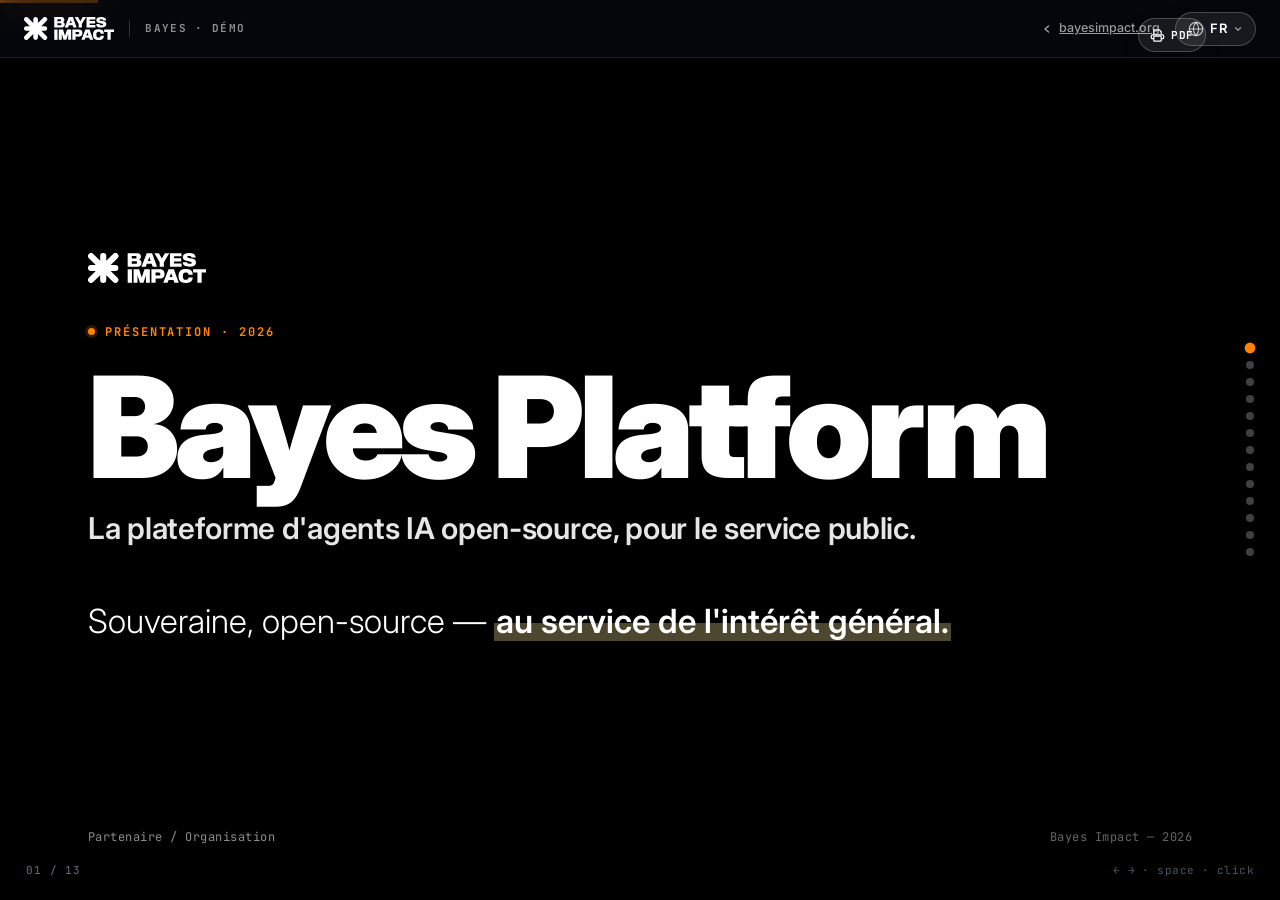
==== commit bcd7b1f8: "Match bayesimpact.org chrome + shared slides + Platform showcase - Top nav matching the website: log" ====
--- a/demos/_template/index.html
+++ b/demos/_template/index.html
@@ -8,11 +8,20 @@
 <link rel="preconnect" href="https://fonts.googleapis.com"><link rel="preconnect" href="https://fonts.gstatic.com" crossorigin>
 <link href="https://fonts.googleapis.com/css2?family=Inter:wght@300;400;500;600;700;800;900&family=JetBrains+Mono:wght@400;500;700&display=swap" rel="stylesheet">
 <link rel="stylesheet" href="../../lib/bayes.css" />
-<!-- Per-deck theme overrides (optional): <style>:root{ --accent-orange:#FF8400; }</style> -->
+<!-- Per-deck theme override (optional): <style>:root{ --accent-orange:#0A7E5A; }</style> -->
 </head>
-<body>
-
-<!-- brand mark + (optional) flag for a government-service avatar -->
+<!--
+  data-assets / data-logo / data-logo-dark : asset paths used by the engine + shared slides.
+  data-label-fr / data-label-en           : the section label shown in the top nav.
+-->
+<body
+  data-assets="../../assets/"
+  data-logo="../../assets/logos/bi-colors.svg"
+  data-logo-dark="../../assets/logos/bi-white.svg"
+  data-label-fr="BAYES · DÉMO"
+  data-label-en="BAYES · DEMO">
+
+<!-- Bayes mark — used by the chat avatar + the nav logo fallback. Keep it. -->
 <svg width="0" height="0" style="position:absolute" aria-hidden="true">
   <symbol id="bi-mark" viewBox="0 0 415 409">
     <path d="M309.59,246.07H373a41.67,41.67,0,0,0,0-83.34H309.44l92.73-91.11a41.66,41.66,0,0,0-58.4-59.44l-94.51,92.87V42.23a41.67,41.67,0,1,0-83.34,0v63l-94.86-93A41.66,41.66,0,1,0,12.72,71.65l92.88,91.08H41.89a41.67,41.67,0,0,0,0,83.34h63.56l-92.7,90.72A41.67,41.67,0,1,0,71,396.35l94.89-92.87v63.09a41.67,41.67,0,1,0,83.34,0v-63l94.54,92.71a41.66,41.66,0,0,0,58.34-59.5Z"/>
@@ -22,12 +31,24 @@
 
 <div class="progress"><div class="progress-fill" id="pfill"></div></div>
 <div class="dots" id="dots"></div>
-<div class="counter" id="counter">01 / 08</div>
-<div class="hint">← → · space · click · PDF</div>
+<div class="counter" id="counter">01 / 01</div>
+<div class="hint">← → · space · click</div>
 
 <main class="deck" id="deck">
 
-  <!-- 1 · COVER -->
+  <!-- ════════════════════════════════════════════════════════════════════
+       HOW THIS DECK WORKS
+       • <section class="slide"> … </section>  is one slide. Reorder / delete freely.
+       • <div data-shared="name"></div>         pulls a canonical Bayes slide from
+         lib/bayes-slides.js (edit there → every deck updates). Customise with an inner
+         <script type="application/json">{…opts…}</script>; override by writing your own
+         <section> instead. Available: earth · about · platform-overview · platform-studio
+         · platform-observability · platform-compliance · platform-evaluation · closing.
+       • The COVER, the use-case middle and the two demos below are BESPOKE — rewrite them
+         for your brief. Keep every string FR + EN.  Delete any slide you don't need.
+       ════════════════════════════════════════════════════════════════════ -->
+
+  <!-- 1 · COVER (bespoke — edit per deck) -->
   <section class="slide dark cover" id="cover" data-dark>
     <div class="slide-inner">
       <div class="cover-mark reveal"><img class="bilogo" src="../../assets/logos/bi-white.svg" alt="Bayes Impact"/></div>
@@ -39,45 +60,21 @@
     <div class="cover-foot"><span data-lang="fr">Partenaire / Organisation</span><span data-lang="en">Partner / Organization</span><span class="cf-r">Bayes Impact — 2026</span></div>
   </section>
 
-  <!-- 2 · EARTH (Bayes intro, website-style) -->
-  <section class="slide dark earth" id="earth" data-dark>
-    <div class="brand-corner"><img class="bilogo" src="../../assets/logos/bi-white.svg" alt="Bayes Impact" style="filter:none"/><span>Bayes Impact</span></div>
-    <div class="slide-inner">
-      <div class="hero believe-box" id="believeBox">
-        <div class="hero-txt">
-          <h1 class="believe"><span data-lang="fr">Nous croyons en un monde où</span><span data-lang="en">We believe in a world where</span><span class="believe-cycle" id="believeCycle"></span></h1>
-          <p class="lead"><span data-lang="fr">L'IA pour aider celles et ceux qui en ont besoin et celles et ceux qui les accompagnent.</span><span data-lang="en">AI to help those in need and those who serve them.</span></p>
-        </div>
-        <div class="hero-planet"><div class="planet-wrap"><img src="../../assets/planet.webp" alt="Earth" /><div class="planet-orbit" id="planetOrbit"></div></div></div>
-      </div>
-    </div>
-    <script type="application/json" class="believe-data">
-    {"fr":["chacun reçoit l'aide dont il a besoin.","chaque citoyen accède aux services publics.","l'administration parle la langue de chacun.","l'IA sert d'abord l'intérêt général."],
-     "en":["everyone receives the help they need.","every citizen can access public services.","the administration speaks everyone's language.","AI serves the public good first."]}
+  <!-- 2 · EARTH — the vision hero (shared). Customise the cycling phrases / lead below. -->
+  <div data-shared="earth">
+    <script type="application/json">
+    { "lead": { "fr": "L'IA pour aider celles et ceux qui en ont besoin — et celles et ceux qui les accompagnent.",
+                "en": "AI to empower people in need — and those who serve them." },
+      "believe": { "fr": ["chacun reçoit l'aide dont il a besoin.","l'administration parle la langue de chacun.","un agent public n'est jamais seul face à la complexité.","la technologie sert d'abord l'intérêt général."],
+                   "en": ["everyone receives the help they need.","public services speak everyone's language.","no public servant faces complexity alone.","technology serves the common good first."] } }
     </script>
-  </section>
-
-  <!-- 3 · WHO WE ARE (about + stats) -->
-  <section class="slide" id="about">
-    <div class="brand-corner"><img class="bilogo" src="../../assets/logos/bi-colors.svg" alt="Bayes Impact"/><span><span data-lang="fr">Qui sommes-nous</span><span data-lang="en">Who we are</span></span></div>
-    <div class="slide-inner">
-      <p class="eyebrow reveal"><span data-lang="fr">Qui sommes-nous</span><span data-lang="en">Who we are</span></p>
-      <h1 class="big reveal"><span data-lang="fr">L'IA au service de ceux qui en ont besoin et de ceux qui les <em class="hl">aident</em>.</span><span data-lang="en">AI to empower people in need and those who <em class="hl">help</em> them.</span></h1>
-      <p class="lead reveal"><span data-lang="fr">Organisation à but non lucratif fondée dans la Silicon Valley en 2014. Open-source, construite pour l'intérêt général.</span><span data-lang="en">A nonprofit founded in Silicon Valley in 2014. Open-source, built for the public good.</span></p>
-      <div class="chips reveal">
-        <span class="chip"><span class="dot-ok"></span><b>10+</b>&nbsp;<span data-lang="fr">ans</span><span data-lang="en">years</span></span>
-        <span class="chip"><b>3</b>&nbsp;<span data-lang="fr">continents</span><span data-lang="en">continents</span></span>
-        <span class="chip"><b>10M+</b>&nbsp;<span data-lang="fr">bénéficiaires</span><span data-lang="en">beneficiaries</span></span>
-      </div>
-      <div class="partners-grid reveal">
-        <img src="../../assets/partners/google.webp" alt="Google.org" /><img src="../../assets/partners/gates.webp" alt="Gates Foundation" /><img src="../../assets/partners/yc.webp" alt="Y Combinator" /><img src="../../assets/partners/france-travail.webp" alt="France Travail" /><img class="va" src="../../assets/partners/va.svg" alt="U.S. Dept of Veterans Affairs" />
-      </div>
-    </div>
-  </section>
-
-  <!-- 4 · ARGUMENT / USE-CASE (bespoke — vary freely in this section) -->
+  </div>
+
+  <!-- 3 · WHO WE ARE (shared — identical across decks) -->
+  <div data-shared="about"></div>
+
+  <!-- 4 · ARGUMENT / VISION (bespoke — this is the part that varies most; reshape it) -->
   <section class="slide" id="why">
-    <div class="brand-corner"><img class="bilogo" src="../../assets/logos/bi-colors.svg" alt="Bayes Impact"/><span><span data-lang="fr">La vision</span><span data-lang="en">The vision</span></span></div>
     <div class="slide-inner">
       <p class="eyebrow reveal"><span data-lang="fr">La vision</span><span data-lang="en">The vision</span></p>
       <h2 class="title reveal"><span data-lang="fr">Une plateforme, pas une multitude d'outils isolés.</span><span data-lang="en">One platform, not a patchwork of point tools.</span></h2>
@@ -89,9 +86,8 @@
     </div>
   </section>
 
-  <!-- 5 · INTERACTIVE DEMO — chat (data-demo + inline JSON script) -->
+  <!-- 5 · INTERACTIVE DEMO — chat (bespoke: rewrite the conversation for your use case) -->
   <section class="slide" id="demo-chat" data-demo="chat">
-    <div class="brand-corner"><img class="bilogo" src="../../assets/logos/bi-colors.svg" alt="Bayes Impact"/><span><span data-lang="fr">Démonstration</span><span data-lang="en">Demo</span></span></div>
     <div class="slide-inner">
       <div class="demo-head reveal">
         <h2><span data-lang="fr">Démonstration — un service sur WhatsApp</span><span data-lang="en">Demo — a service on WhatsApp</span></h2>
@@ -179,9 +175,8 @@
     </script>
   </section>
 
-  <!-- 6 · INTERACTIVE DEMO — copilot -->
+  <!-- 6 · INTERACTIVE DEMO — copilot (bespoke: rewrite the queries + pipeline labels) -->
   <section class="slide" id="demo-copilot" data-demo="copilot">
-    <div class="brand-corner"><img class="bilogo" src="../../assets/logos/bi-colors.svg" alt="Bayes Impact"/><span><span data-lang="fr">Démonstration</span><span data-lang="en">Demo</span></span></div>
     <div class="slide-inner">
       <div class="demo-head reveal"><h2><span data-lang="fr">Le copilote interne</span><span data-lang="en">The internal copilot</span></h2><span class="dh-sub"><span data-lang="fr">L'agent back-office qui répond en langage naturel, sources à l'appui.</span><span data-lang="en">The back-office agent that answers in natural language, with sources.</span></span></div>
       <div class="copilot reveal">
@@ -210,9 +205,17 @@
     </script>
   </section>
 
-  <!-- 7 · TEAM / SPONSORS -->
+  <!-- ═══ OPTIONAL · BAYES PLATFORM SHOWCASE (shared) ═══════════════════════
+       Drop in the ones that fit your story; delete the rest. Edit their content
+       once in lib/bayes-slides.js and every deck stays in sync. -->
+  <div data-shared="platform-overview"></div>
+  <div data-shared="platform-studio"></div>
+  <div data-shared="platform-observability"></div>
+  <div data-shared="platform-compliance"></div>
+  <div data-shared="platform-evaluation"></div>
+
+  <!-- 7 · TEAM / SPONSORS / HOW WE WORK (bespoke) -->
   <section class="slide" id="team">
-    <div class="brand-corner"><img class="bilogo" src="../../assets/logos/bi-colors.svg" alt="Bayes Impact"/><span><span data-lang="fr">L'équipe</span><span data-lang="en">The team</span></span></div>
     <div class="slide-inner">
       <p class="eyebrow reveal"><span data-lang="fr">Comment nous travaillons</span><span data-lang="en">How we work</span></p>
       <h2 class="title reveal"><span data-lang="fr">Un partenariat, pas un fournisseur.</span><span data-lang="en">A partnership, not a vendor.</span></h2>
@@ -225,18 +228,12 @@
     </div>
   </section>
 
-  <!-- 8 · THANK YOU -->
-  <section class="slide dark cover" id="thanks" data-dark>
-    <div class="slide-inner">
-      <div class="cover-mark reveal"><img class="bilogo" src="../../assets/logos/bi-white.svg" alt="Bayes Impact"/></div>
-      <h1 class="reveal" style="font-size:clamp(40px,6.5vw,92px);line-height:1;letter-spacing:-.035em;margin:0"><span data-lang="fr">Merci.</span><span data-lang="en">Thank you.</span></h1>
-      <p class="tagline reveal" style="margin-top:36px;font-size:clamp(18px,2vw,26px)"><span data-lang="fr">Construisons-le ensemble.</span><span data-lang="en">Let's build it together.</span></p>
-    </div>
-    <div class="cover-foot"><span>bayesimpact.org</span><span class="cf-r">Bayes Impact</span></div>
-  </section>
+  <!-- 8 · THANK YOU (shared). Customise the tagline via opts if you like. -->
+  <div data-shared="closing"></div>
 
 </main>
 
+<script src="../../lib/bayes-slides.js"></script>
 <script src="../../lib/bayes.js"></script>
 </body>
 </html>
--- a/lib/bayes.css
+++ b/lib/bayes.css
@@ -63,7 +63,7 @@
   h1.big{font-size:clamp(38px,5.2vw,68px); line-height:1.05; letter-spacing:-.03em; font-weight:800; margin:0 0 20px; max-width:18ch;}
   h2.title{font-size:clamp(30px,3.6vw,46px); line-height:1.1; letter-spacing:-.025em; font-weight:800; margin:0 0 16px; max-width:20ch;}
   em.hl{font-style:normal; background:linear-gradient(180deg,transparent 58%,var(--gold-bg) 58%); padding:0 3px;}
-  .slide.dark em.hl{background:linear-gradient(180deg,transparent 58%,rgba(255,132,0,.85) 58%); color:#fff;}
+  .slide.dark em.hl{background:linear-gradient(180deg,transparent 56%,rgba(235,224,146,.32) 56%); color:#fff;}
   .lead{font-size:clamp(17px,1.5vw,21px); color:var(--ink-soft); max-width:62ch; margin:0 0 8px; line-height:1.55;}
   .slide.dark .lead{color:rgba(255,255,255,.82);}
 
@@ -239,7 +239,7 @@
   .cover h1{font-size:clamp(64px,11vw,150px); line-height:.92; letter-spacing:-.04em; font-weight:900; margin:0;}
   .cover .sub{font-size:clamp(20px,2.4vw,30px); font-weight:600; color:rgba(255,255,255,.9); margin:14px 0 0; letter-spacing:-.01em;}
   .cover .tagline{font-size:clamp(22px,2.6vw,34px); margin:46px 0 0; font-weight:300; color:#fff;}
-  .cover .tagline em{font-style:normal; color:var(--accent-orange); font-weight:600;}
+  .cover .tagline em{font-style:normal; font-weight:600; color:#fff; background:linear-gradient(180deg,transparent 56%,rgba(235,224,146,.32) 56%); padding:0 2px;}
   .cover-foot{position:absolute; left:88px; right:88px; bottom:54px; display:flex; justify-content:space-between; gap:20px; flex-wrap:wrap; font-family:'JetBrains Mono',monospace; font-size:12px; color:rgba(255,255,255,.55); letter-spacing:.04em;}
   .cover-foot .cf-r{color:rgba(255,255,255,.4);}
 
@@ -480,10 +480,51 @@
     .wb,.wa-tool,.wa-fill,.wa-dossier,.wa-notif,.v-transcript,.hero-planet img{animation:none;}
   }
 
-  /* ===== LANGUAGE TOGGLE (added by kit) ===== */
-  .lang-toggle{position:fixed; top:18px; right:24px; z-index:300; font-family:'JetBrains Mono',monospace; font-size:11px; font-weight:700; letter-spacing:.08em; padding:6px 11px; border-radius:999px; border:1px solid var(--border-soft); background:var(--card); color:var(--ink); cursor:pointer; box-shadow:var(--shadow); transition:transform .15s ease, border-color .15s ease;}
-  .lang-toggle:hover{transform:translateY(-1px); border-color:var(--ink);}
-  @media (max-width:760px){ .lang-toggle{top:13px; right:13px; padding:5px 9px; font-size:10px;} }
+  /* ===== TOP NAV — matches www.bayesimpact.org (logo backlink · label · lang · PDF) ===== */
+  .nav{position:fixed; top:0; left:0; right:0; z-index:250; height:58px; padding:0 24px; display:flex; align-items:center; gap:15px;
+       background:rgba(242,239,233,.72); backdrop-filter:blur(16px); -webkit-backdrop-filter:blur(16px);
+       border-bottom:1px solid rgba(0,0,0,.06); transition:background .45s ease, border-color .45s ease;}
+  .nav-home{display:inline-flex; align-items:center; transition:opacity .15s ease;}
+  .nav-home:hover{opacity:.65;}
+  .nav-home img{height:23px; width:auto; display:block;}
+  .nav-sep{font-family:'JetBrains Mono',monospace; font-size:11px; font-weight:700; letter-spacing:.12em; text-transform:uppercase; color:var(--muted); padding-left:15px; border-left:1px solid var(--border-soft); white-space:nowrap;}
+  .nav-spacer{flex:1 1 auto;}
+  .nav-back{display:inline-flex; align-items:center; gap:6px; font-size:12.5px; font-weight:500; color:var(--muted); transition:color .15s ease;}
+  .nav-back:hover{color:var(--ink);}
+  .nav-back svg{display:block;}
+  /* shared pill (lang + pdf), exactly the bayesimpact.org control style */
+  .nav-btn{display:inline-flex; align-items:center; gap:6px; height:34px; padding:0 12px; font-family:inherit; font-size:13px; font-weight:600; letter-spacing:.03em;
+           border:1px solid var(--border-soft); border-radius:999px; background:var(--card); color:var(--ink); cursor:pointer; user-select:none;
+           box-shadow:0 1px 2px rgba(0,0,0,.04); transition:border-color .18s ease, box-shadow .18s ease, transform .15s ease;}
+  .nav-btn:hover{transform:translateY(-1px); border-color:rgba(0,0,0,.45); box-shadow:0 4px 14px rgba(0,0,0,.09);}
+  .nav-btn svg{display:block; flex:0 0 auto;}
+  .lang-toggle{position:relative;}
+  .lang-globe{color:rgba(0,0,0,.5);}
+  .lang-toggle:hover .lang-globe, .lang-toggle.open .lang-globe{color:var(--ink);}
+  .lang-chevron{transition:transform .2s ease; opacity:.55;}
+  .lang-toggle.open{border-color:rgba(0,0,0,.45);}
+  .lang-toggle.open .lang-chevron{transform:rotate(180deg);}
+  .lang-menu{position:absolute; top:42px; right:0; background:var(--card); border-radius:12px; box-shadow:0 10px 32px rgba(0,0,0,.12);
+             padding:6px; min-width:140px; opacity:0; pointer-events:none; transform:translateY(-4px); transition:opacity .2s ease, transform .2s ease; z-index:260;}
+  .lang-toggle.open .lang-menu{opacity:1; pointer-events:auto; transform:translateY(0);}
+  .lang-menu button{display:block; width:100%; text-align:left; padding:8px 12px; border:none; background:none; border-radius:8px; font-family:inherit; font-size:13.5px; font-weight:500; color:var(--ink); cursor:pointer;}
+  .lang-menu button:hover{background:var(--bg);}
+  .lang-menu button.active{background:var(--ink); color:var(--bg);}
+  /* dark-slide adaptation (cover / earth / closing) */
+  .nav.on-dark{background:rgba(8,12,22,.5); border-bottom-color:rgba(255,255,255,.1);}
+  .nav.on-dark .nav-sep{color:rgba(255,255,255,.55); border-left-color:rgba(255,255,255,.18);}
+  .nav.on-dark .nav-back{color:rgba(255,255,255,.6);}
+  .nav.on-dark .nav-back:hover{color:#fff;}
+  .nav.on-dark .nav-btn{background:rgba(255,255,255,.08); border-color:rgba(255,255,255,.22); color:#fff;}
+  .nav.on-dark .nav-btn:hover{border-color:rgba(255,255,255,.5);}
+  .nav.on-dark .lang-globe{color:rgba(255,255,255,.7);}
+  .nav.on-dark .lang-menu{background:#11161f; box-shadow:0 10px 32px rgba(0,0,0,.4);}
+  .nav.on-dark .lang-menu button{color:#fff;}
+  .nav.on-dark .lang-menu button:hover{background:rgba(255,255,255,.08);}
+  .nav.on-dark .lang-menu button.active{background:#fff; color:var(--ink);}
+  @media (max-width:760px){ .nav{height:52px; padding:0 14px; gap:10px;} .nav-sep, .nav-back{display:none;} .nav-home img{height:20px;} .nav-btn{height:32px; padding:0 10px; font-size:12px;} }
+  /* per-page Bayes mark for PDF (nav is hidden in print) */
+  .print-mark{display:none;}
 
   /* ============================================================
      BAYES-DEMOS additions: bilingual · full-bleed earth · splash · PDF
@@ -493,11 +534,11 @@
   html[data-lang="fr"] [data-lang]:not([data-lang="fr"]),
   html[data-lang="en"] [data-lang]:not([data-lang="en"]) { display:none !important; }
 
-  /* ---- Full-bleed "earth" hero (closer to bayesimpact.org): the whole slide is space ---- */
-  .slide.earth{ background:radial-gradient(70% 90% at 70% 35%, rgba(40,76,150,.30) 0%, transparent 60%), radial-gradient(130% 130% at 72% 30%, #0a1426 0%, #060b18 42%, #02040a 100%); color:#fff; }
+  /* ---- Full-bleed "earth" hero (bayesimpact.org-style): quiet deep space, restrained glow ---- */
+  .slide.earth{ background:radial-gradient(60% 80% at 70% 38%, rgba(34,64,128,.18) 0%, transparent 58%), radial-gradient(130% 130% at 72% 30%, #0b1322 0%, #070c17 46%, #03060d 100%); color:#fff; }
   .slide.earth .believe-box{ background:none !important; box-shadow:none; border-radius:0; padding:0; min-height:auto; }
-  .slide.earth .hero-planet img{ filter:drop-shadow(0 0 60px rgba(120,170,255,.35)); }
-  .believe-cycle{ transition:opacity .5s ease; min-height:2.6em; }
+  .slide.earth .hero-planet img{ filter:drop-shadow(0 0 26px rgba(110,150,220,.18)); }   /* far less afterglow */
+  .believe-cycle{ display:block; color:var(--gold-bg); margin-top:6px; min-height:2.6em; transition:opacity .5s ease; }
   .believe-cycle::after{ display:none; }          /* fade-cycle, not typewriter */
 
   /* ---- PDF button (desktop chrome) ---- */
@@ -514,10 +555,91 @@
   .splash-form{ z-index:1; display:flex; gap:8px; margin-top:8px; width:min(440px,86vw); }
   .splash-form input{ flex:1; border:1px solid rgba(255,255,255,.2); background:rgba(255,255,255,.06); color:#fff; border-radius:999px; padding:13px 18px; font-size:15px; font-family:inherit; outline:none; }
   .splash-form input::placeholder{ color:rgba(255,255,255,.45); }
-  .splash-form input:focus{ border-color:var(--accent-orange); }
-  .splash-form button{ border:none; background:var(--accent-orange); color:#fff; border-radius:999px; padding:13px 22px; font-weight:700; font-size:15px; cursor:pointer; font-family:inherit; }
+  .splash-form input:focus{ border-color:rgba(255,255,255,.55); }
+  .splash-form button{ border:1px solid #fff; background:#fff; color:var(--ink); border-radius:999px; padding:13px 22px; font-weight:700; font-size:15px; cursor:pointer; font-family:inherit; transition:transform .15s ease; }
+  .splash-form button:hover{ transform:translateY(-1px); }
   .splash-hint{ z-index:1; font-family:'JetBrains Mono',monospace; font-size:12px; color:rgba(255,255,255,.45); min-height:1.2em; }
   .splash-foot{ position:absolute; bottom:22px; z-index:1; font-family:'JetBrains Mono',monospace; font-size:11px; color:rgba(255,255,255,.4); letter-spacing:.06em; }
+
+  /* ============================================================
+     PLATFORM SLIDES — reusable "product window" + mockup primitives
+     (generic, for the optional Bayes Platform showcase slides)
+     ============================================================ */
+  /* a window/app frame that makes a generic mockup read as a real product screenshot */
+  .win{ background:var(--card); border:1px solid var(--border-soft); border-radius:var(--radius); box-shadow:var(--shadow); overflow:hidden; }
+  .win-bar{ display:flex; align-items:center; gap:10px; padding:11px 16px; border-bottom:1px solid var(--border-soft); background:var(--cream); }
+  .win-dots{ display:flex; gap:6px; }
+  .win-dots i{ width:10px; height:10px; border-radius:50%; background:var(--border-soft); display:block; }
+  .win-dots i:nth-child(1){ background:#E5897B; } .win-dots i:nth-child(2){ background:#E8C36B; } .win-dots i:nth-child(3){ background:#8FB98C; }
+  .win-title{ font-weight:600; font-size:13.5px; display:flex; align-items:center; gap:8px; }
+  .win-title svg{ width:16px; height:16px; color:var(--muted); }
+  .win-tag{ margin-left:auto; font-family:'JetBrains Mono',monospace; font-size:10px; font-weight:700; letter-spacing:.08em; text-transform:uppercase; color:var(--muted); border:1px solid var(--border-soft); border-radius:6px; padding:3px 8px; }
+  .win-body{ padding:18px; }
+
+  /* generic studio: a grid of agent cards (Form / Conversation), like the workspace */
+  .agent-grid{ display:grid; grid-template-columns:repeat(3,1fr); gap:12px; }
+  .agent-card{ border:1px solid var(--border-soft); border-radius:10px; padding:14px; background:var(--card); }
+  .agent-card .ac-type{ font-family:'JetBrains Mono',monospace; font-size:10px; font-weight:700; letter-spacing:.06em; text-transform:uppercase; color:var(--muted); border:1px solid var(--border-soft); border-radius:6px; padding:2px 7px; display:inline-block; margin-bottom:9px; }
+  .agent-card.conv .ac-type{ color:var(--accent-blue); border-color:rgba(16,103,254,.3); }
+  .agent-card .ac-name{ font-weight:700; font-size:14.5px; display:flex; align-items:center; gap:8px; }
+  .agent-card .ac-name svg{ width:15px; height:15px; color:var(--muted); }
+  .agent-card .ac-meta{ font-size:11.5px; color:var(--muted); margin-top:5px; }
+  .agent-card.new{ border-style:dashed; display:flex; flex-direction:column; justify-content:center; align-items:flex-start; gap:8px; color:var(--muted); }
+  .agent-card.new .ac-add{ font-weight:700; color:var(--ink); display:inline-flex; align-items:center; gap:7px; }
+  .agent-card.new .ac-add .plus{ width:18px; height:18px; border-radius:6px; background:var(--accent-orange); color:#fff; display:grid; place-items:center; font-size:13px; }
+
+  /* generic analytics: tiny bar chart + topic-coverage list */
+  .metric-grid{ display:grid; grid-template-columns:1.1fr 1fr; gap:16px; }
+  .metric{ border:1px solid var(--border-soft); border-radius:10px; padding:14px 16px; background:var(--card); }
+  .metric .m-lab{ font-family:'JetBrains Mono',monospace; font-size:10.5px; font-weight:700; letter-spacing:.08em; text-transform:uppercase; color:var(--muted); }
+  .metric .m-big{ font-size:30px; font-weight:800; letter-spacing:-.02em; margin-top:2px; }
+  .bars{ display:flex; align-items:flex-end; gap:6px; height:84px; margin-top:12px; }
+  .bars i{ flex:1; background:var(--accent-orange); border-radius:3px 3px 0 0; min-height:4px; opacity:.85; display:block; }
+  .bars i.q{ background:var(--accent-blue); }
+  .topics{ display:flex; flex-direction:column; gap:9px; margin-top:4px; }
+  .topic{ display:grid; grid-template-columns:1fr 90px auto; align-items:center; gap:10px; font-size:13px; }
+  .topic .t-bar{ height:7px; border-radius:4px; background:var(--cream); border:1px solid var(--border-soft); overflow:hidden; }
+  .topic .t-bar span{ display:block; height:100%; background:var(--accent-blue); }
+  .topic.gap .t-bar span{ background:var(--warn); }
+  .topic .t-n{ font-family:'JetBrains Mono',monospace; font-size:11px; color:var(--muted); }
+  .topic .t-flag{ font-family:'JetBrains Mono',monospace; font-size:9.5px; font-weight:700; letter-spacing:.04em; color:var(--warn); background:var(--warn-soft); border-radius:5px; padding:2px 6px; }
+
+  /* incident / cautionary callout (e.g. the Austrian AMS bias case) */
+  .incident{ display:flex; gap:14px; align-items:flex-start; border:1px solid var(--danger-soft); background:var(--danger-soft); border-radius:12px; padding:16px 18px; }
+  .incident .inc-ico{ flex:0 0 auto; width:30px; height:30px; border-radius:8px; background:var(--danger); color:#fff; display:grid; place-items:center; font-size:17px; font-weight:800; }
+  .incident .inc-src{ font-family:'JetBrains Mono',monospace; font-size:10.5px; font-weight:700; letter-spacing:.05em; text-transform:uppercase; color:var(--danger); }
+  .incident .inc-head{ font-weight:700; font-size:15.5px; margin:3px 0 4px; letter-spacing:-.01em; }
+  .incident .inc-sub{ font-size:13px; color:var(--ink-soft); line-height:1.5; }
+
+  /* connector / sandbox map (protocol-compliant agent ⇄ back-office) */
+  .conn-map{ display:grid; grid-template-columns:1fr auto 1fr auto 1fr; align-items:center; gap:10px; margin-top:8px; }
+  .conn-node{ border:1px solid var(--border-soft); border-radius:12px; padding:16px 14px; text-align:center; background:var(--card); box-shadow:var(--shadow); }
+  .conn-node.mid{ border-color:var(--accent-orange); box-shadow:0 0 0 2px rgba(255,132,0,.1), var(--shadow); }
+  .conn-node .cn-ico{ width:30px; height:30px; margin:0 auto 8px; color:var(--ink); }
+  .conn-node .cn-ico svg{ width:30px; height:30px; }
+  .conn-node .cn-t{ font-weight:700; font-size:14px; }
+  .conn-node .cn-s{ font-size:11.5px; color:var(--muted); margin-top:3px; }
+  .conn-arrow{ color:var(--border-soft); display:flex; align-items:center; justify-content:center; font-family:'JetBrains Mono',monospace; font-size:11px; }
+  .conn-arrow b{ display:block; }
+  .guardrails{ display:flex; flex-wrap:wrap; gap:8px; margin-top:18px; }
+  .guard{ display:inline-flex; align-items:center; gap:7px; font-family:'JetBrains Mono',monospace; font-size:11.5px; font-weight:600; padding:7px 12px; border-radius:999px; background:var(--ok-soft); color:var(--ok); border:1px solid rgba(31,122,63,.2); }
+  .guard::before{ content:'✓'; font-weight:800; }
+
+  /* generic review/eval: per-session question rows */
+  .review-q{ display:flex; flex-direction:column; gap:10px; }
+  .rq{ display:flex; align-items:center; gap:12px; border:1px solid var(--border-soft); border-radius:10px; padding:12px 14px; background:var(--card); }
+  .rq .rq-q{ flex:1; font-size:13.5px; }
+  .rq .rq-type{ font-family:'JetBrains Mono',monospace; font-size:10.5px; font-weight:600; color:var(--muted); border:1px solid var(--border-soft); border-radius:6px; padding:3px 8px; white-space:nowrap; }
+  .rq .rq-toggle{ width:30px; height:17px; border-radius:999px; background:var(--accent-blue); position:relative; flex:0 0 auto; }
+  .rq .rq-toggle::after{ content:''; position:absolute; top:2px; right:2px; width:13px; height:13px; border-radius:50%; background:#fff; }
+  .rq .rq-toggle.off{ background:var(--border-soft); }
+  .rq .rq-toggle.off::after{ left:2px; right:auto; }
+
+  @media (max-width:760px){
+    .agent-grid{ grid-template-columns:1fr 1fr; } .metric-grid{ grid-template-columns:1fr; }
+    .conn-map{ grid-template-columns:1fr; } .conn-arrow{ transform:rotate(90deg); padding:2px 0; }
+    .topic{ grid-template-columns:1fr 60px auto; }
+  }
 
   /* ============================================================
      PRINT / PDF — desktop layout, one slide per page, demos finished
@@ -526,7 +648,7 @@
     @page { size: 1280px 800px; margin: 0; }
     html, body { background:#fff !important; }
     .deck { display:block !important; height:auto !important; overflow:visible !important; scroll-snap-type:none !important; }
-    .dots, .hint, .lang-toggle, .pdf-btn, .demo-controls, .wa-input { display:none !important; }
+    .nav, .dots, .hint, .demo-controls, .wa-input { display:none !important; }
     .reveal { opacity:1 !important; transform:none !important; }
     .slide {
       width:1280px !important; height:800px !important; min-height:0 !important;
@@ -534,6 +656,9 @@
       page-break-after:always; break-after:page; page-break-inside:avoid; break-inside:avoid;
       scroll-snap-align:none !important; display:flex !important; justify-content:center !important;
     }
+    /* every printed page carries the Bayes mark (the nav is gone) */
+    .print-mark { display:block !important; position:absolute !important; top:30px; left:72px; height:20px; width:auto; opacity:.9; }
+    .slide.dark .print-mark { filter:none; }
     /* force the DESKTOP layout even though print width may be narrow */
     .demo-stage { grid-template-columns:1fr 380px !important; }
     .pipeline   { grid-template-columns:1fr auto 1.25fr auto 1fr !important; gap:12px !important; }
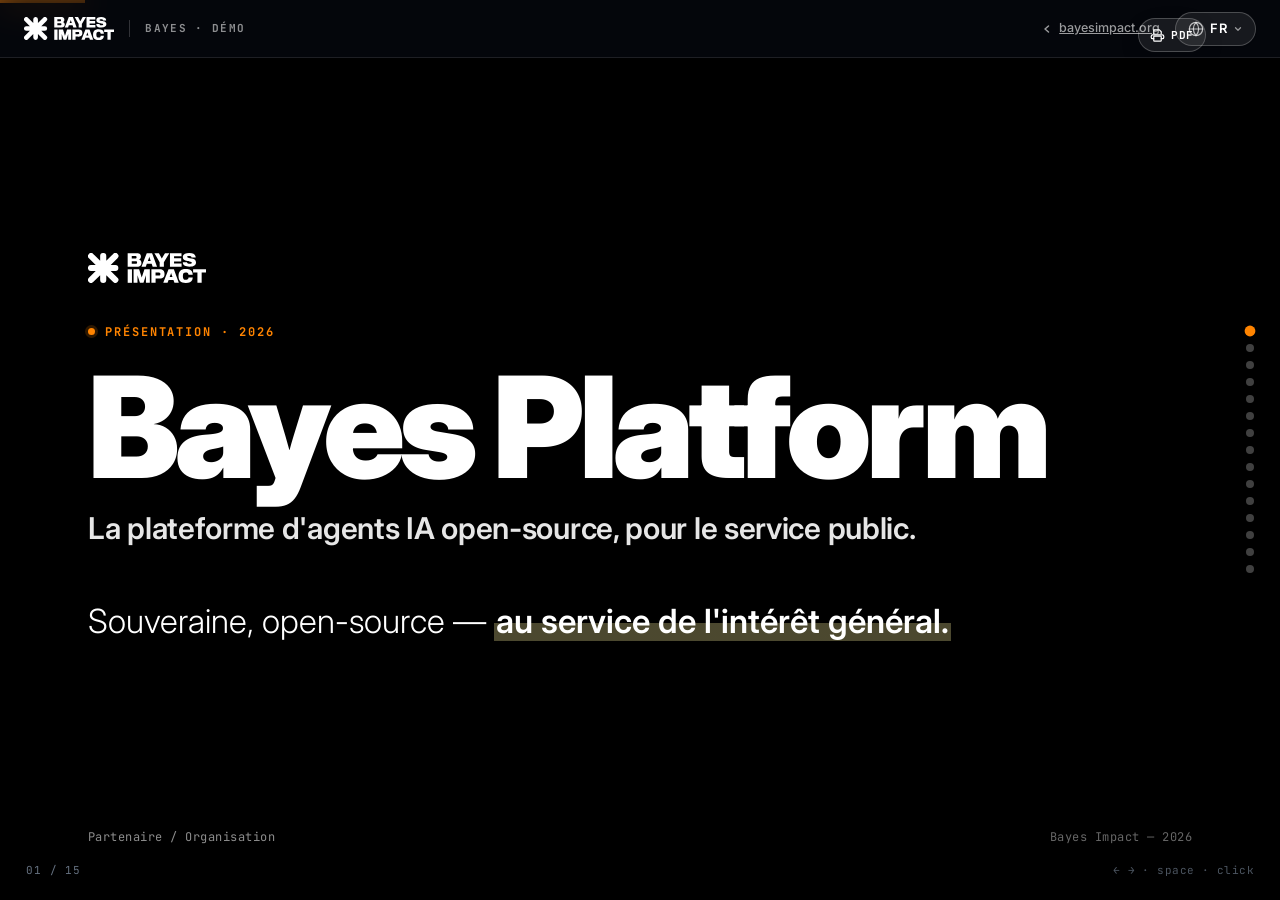
==== commit b990d62c: "Add two platform-showcase slides: grounding (MCP point) + sources (RAG) - platform-grounding: a simp" ====
--- a/demos/_template/index.html
+++ b/demos/_template/index.html
@@ -207,11 +207,15 @@
 
   <!-- ═══ OPTIONAL · BAYES PLATFORM SHOWCASE (shared) ═══════════════════════
        Drop in the ones that fit your story; delete the rest. Edit their content
-       once in lib/bayes-slides.js and every deck stays in sync. -->
+       once in lib/bayes-slides.js and every deck stays in sync.
+       Narrative: what it is → why grounding matters → your docs → no-code build
+       → protocols/guardrails → observe → human review. -->
   <div data-shared="platform-overview"></div>
+  <div data-shared="platform-grounding"></div>
+  <div data-shared="platform-sources"></div>
   <div data-shared="platform-studio"></div>
+  <div data-shared="platform-compliance"></div>
   <div data-shared="platform-observability"></div>
-  <div data-shared="platform-compliance"></div>
   <div data-shared="platform-evaluation"></div>
 
   <!-- 7 · TEAM / SPONSORS / HOW WE WORK (bespoke) -->
--- a/lib/bayes.css
+++ b/lib/bayes.css
@@ -546,20 +546,26 @@
   .pdf-btn:hover{ transform:translateY(-1px); border-color:var(--ink); }
   @media (max-width:760px){ .pdf-btn{ display:none; } }
 
-  /* ---- Splash (landing gate) ---- */
-  .splash{ min-height:100vh; display:flex; flex-direction:column; align-items:center; justify-content:center; text-align:center; gap:22px; padding:40px 24px; background:radial-gradient(70% 90% at 50% 30%, rgba(40,76,150,.28) 0%, transparent 60%), radial-gradient(130% 130% at 50% 30%, #0a1426 0%, #060b18 45%, #02040a 100%); color:#fff; position:relative; overflow:hidden; }
-  .splash .star{ position:absolute; background:#fff; border-radius:50%; opacity:.5; animation:twinkle var(--tw,3s) ease-in-out infinite; }
-  .splash-logo{ height:34px; z-index:1; }
-  .splash h1{ z-index:1; font-size:clamp(30px,5vw,56px); font-weight:900; letter-spacing:-.03em; margin:0; max-width:18ch; }
-  .splash p{ z-index:1; color:rgba(255,255,255,.75); font-size:clamp(15px,1.6vw,19px); margin:0; max-width:46ch; }
-  .splash-form{ z-index:1; display:flex; gap:8px; margin-top:8px; width:min(440px,86vw); }
-  .splash-form input{ flex:1; border:1px solid rgba(255,255,255,.2); background:rgba(255,255,255,.06); color:#fff; border-radius:999px; padding:13px 18px; font-size:15px; font-family:inherit; outline:none; }
-  .splash-form input::placeholder{ color:rgba(255,255,255,.45); }
-  .splash-form input:focus{ border-color:rgba(255,255,255,.55); }
-  .splash-form button{ border:1px solid #fff; background:#fff; color:var(--ink); border-radius:999px; padding:13px 22px; font-weight:700; font-size:15px; cursor:pointer; font-family:inherit; transition:transform .15s ease; }
-  .splash-form button:hover{ transform:translateY(-1px); }
-  .splash-hint{ z-index:1; font-family:'JetBrains Mono',monospace; font-size:12px; color:rgba(255,255,255,.45); min-height:1.2em; }
-  .splash-foot{ position:absolute; bottom:22px; z-index:1; font-family:'JetBrains Mono',monospace; font-size:11px; color:rgba(255,255,255,.4); letter-spacing:.06em; }
+  /* ---- Splash (landing gate) — warm, on the Bayes design system ---- */
+  .splash{ min-height:100vh; display:flex; flex-direction:column; align-items:flex-start; justify-content:center;
+           padding:96px clamp(28px,8vw,120px); position:relative; overflow:hidden;
+           background:radial-gradient(58% 70% at 82% 30%, rgba(255,132,0,.05) 0%, transparent 55%), radial-gradient(60% 60% at 12% 88%, rgba(16,103,254,.045) 0%, transparent 60%), var(--bg); }
+  .splash-orbit{ position:absolute; right:-8%; top:50%; transform:translateY(-50%); width:min(620px,52vw); aspect-ratio:1; pointer-events:none; z-index:0; opacity:.9; }
+  .splash-orbit .oring{ position:absolute; inset:0; border-radius:50%; transform-origin:center; }
+  .splash-orbit .odot{ position:absolute; width:4px; height:4px; margin:-2px 0 0 -2px; border-radius:50%; background:var(--accent-orange); opacity:.5; }
+  .splash-orbit .oring:nth-child(2) .odot{ background:var(--accent-blue); }
+  .splash-eyebrow{ z-index:1; }
+  .splash h1{ z-index:1; font-size:clamp(34px,5.4vw,62px); line-height:1.04; font-weight:800; letter-spacing:-.03em; margin:0 0 18px; max-width:16ch; color:var(--ink); }
+  .splash p{ z-index:1; color:var(--ink-soft); font-size:clamp(16px,1.6vw,20px); margin:0 0 30px; max-width:44ch; line-height:1.5; }
+  .splash-form{ z-index:1; display:flex; gap:10px; width:min(460px,90vw); }
+  .splash-form input{ flex:1; border:1px solid var(--border-soft); background:var(--card); color:var(--ink); border-radius:999px; padding:14px 20px; font-size:15px; font-family:inherit; outline:none; box-shadow:var(--shadow); transition:border-color .15s ease; }
+  .splash-form input::placeholder{ color:var(--muted); }
+  .splash-form input:focus{ border-color:var(--ink); }
+  .splash-form button{ border:1px solid var(--ink); background:var(--ink); color:#fff; border-radius:999px; padding:14px 24px; font-weight:700; font-size:18px; line-height:1; cursor:pointer; font-family:inherit; transition:transform .15s ease, box-shadow .15s ease; }
+  .splash-form button:hover{ transform:translateY(-1px); box-shadow:0 6px 16px rgba(0,0,0,.18); }
+  .splash-hint{ z-index:1; margin-top:16px; font-family:'JetBrains Mono',monospace; font-size:12px; color:var(--muted); min-height:1.2em; letter-spacing:.02em; }
+  .splash-foot{ position:absolute; left:clamp(28px,8vw,120px); bottom:34px; z-index:1; font-family:'JetBrains Mono',monospace; font-size:11px; color:var(--muted); letter-spacing:.06em; }
+  @media (max-width:760px){ .splash{ padding:88px 22px 64px; } .splash-orbit{ opacity:.4; right:-30%; } .splash-foot{ left:22px; } }
 
   /* ============================================================
      PLATFORM SLIDES — reusable "product window" + mockup primitives
@@ -635,10 +641,40 @@
   .rq .rq-toggle.off{ background:var(--border-soft); }
   .rq .rq-toggle.off::after{ left:2px; right:auto; }
 
+  /* grounding before/after — generic vs grounded-in-your-protocols (the MCP point, simplified) */
+  .vs-compare{ display:grid; grid-template-columns:1fr auto 1fr; gap:14px; align-items:stretch; margin-top:6px; }
+  .vs-col{ border:1px solid var(--border-soft); border-radius:var(--radius); background:var(--card); padding:18px; display:flex; flex-direction:column; gap:11px; box-shadow:var(--shadow); }
+  .vs-col.plain{ background:var(--cream); }
+  .vs-col.grounded{ border-color:rgba(31,122,63,.45); box-shadow:0 0 0 2px rgba(31,122,63,.08), var(--shadow); }
+  .vs-mid{ align-self:center; font-family:'JetBrains Mono',monospace; font-size:11px; color:var(--muted); letter-spacing:.08em; }
+  .vs-tag{ font-family:'JetBrains Mono',monospace; font-size:10.5px; font-weight:700; letter-spacing:.06em; text-transform:uppercase; color:var(--muted); }
+  .vs-tag.ok{ color:var(--ok); }
+  .vs-q{ font-weight:600; font-size:13.5px; color:var(--ink); background:var(--bg); border-radius:10px; padding:9px 12px; }
+  .vs-a{ font-size:13.5px; color:var(--ink-soft); line-height:1.5; flex:1; }
+  .vs-flag{ font-family:'JetBrains Mono',monospace; font-size:11px; font-weight:600; display:inline-flex; align-items:flex-start; gap:6px; padding:7px 10px; border-radius:8px; line-height:1.35; }
+  .vs-flag.warn{ background:var(--warn-soft); color:var(--warn); }
+  .vs-flag.ok{ background:var(--ok-soft); color:var(--ok); }
+
+  /* sources — your documents, with indexing status (RAG grounding) */
+  .doc-list{ display:flex; flex-direction:column; }
+  .doc-row{ display:grid; grid-template-columns:1fr auto auto; align-items:center; gap:12px; padding:11px 2px; border-bottom:1px solid var(--border-soft); font-size:13.5px; }
+  .doc-row:last-child{ border-bottom:none; }
+  .doc-t{ display:flex; align-items:center; gap:9px; min-width:0; }
+  .doc-t svg{ width:15px; height:15px; color:var(--muted); flex:0 0 auto; }
+  .doc-t span{ overflow:hidden; text-overflow:ellipsis; white-space:nowrap; }
+  .doc-tag{ font-family:'JetBrains Mono',monospace; font-size:10px; color:var(--muted); border:1px solid var(--border-soft); border-radius:5px; padding:2px 7px; }
+  .doc-status{ font-family:'JetBrains Mono',monospace; font-size:10px; font-weight:700; letter-spacing:.03em; border-radius:999px; padding:3px 9px; }
+  .doc-status.ready{ background:var(--ok-soft); color:var(--ok); }
+  .doc-status.failed{ background:var(--danger-soft); color:var(--danger); }
+  .doc-upload{ display:flex; align-items:center; justify-content:center; gap:9px; margin-top:14px; padding:13px; border:1px dashed var(--border-soft); border-radius:10px; color:var(--muted); font-size:13px; }
+  .doc-upload svg{ width:16px; height:16px; }
+
   @media (max-width:760px){
     .agent-grid{ grid-template-columns:1fr 1fr; } .metric-grid{ grid-template-columns:1fr; }
     .conn-map{ grid-template-columns:1fr; } .conn-arrow{ transform:rotate(90deg); padding:2px 0; }
     .topic{ grid-template-columns:1fr 60px auto; }
+    .vs-compare{ grid-template-columns:1fr; } .vs-mid{ padding:2px 0; }
+    .doc-row{ grid-template-columns:1fr auto; } .doc-tag{ display:none; }
   }
 
   /* ============================================================
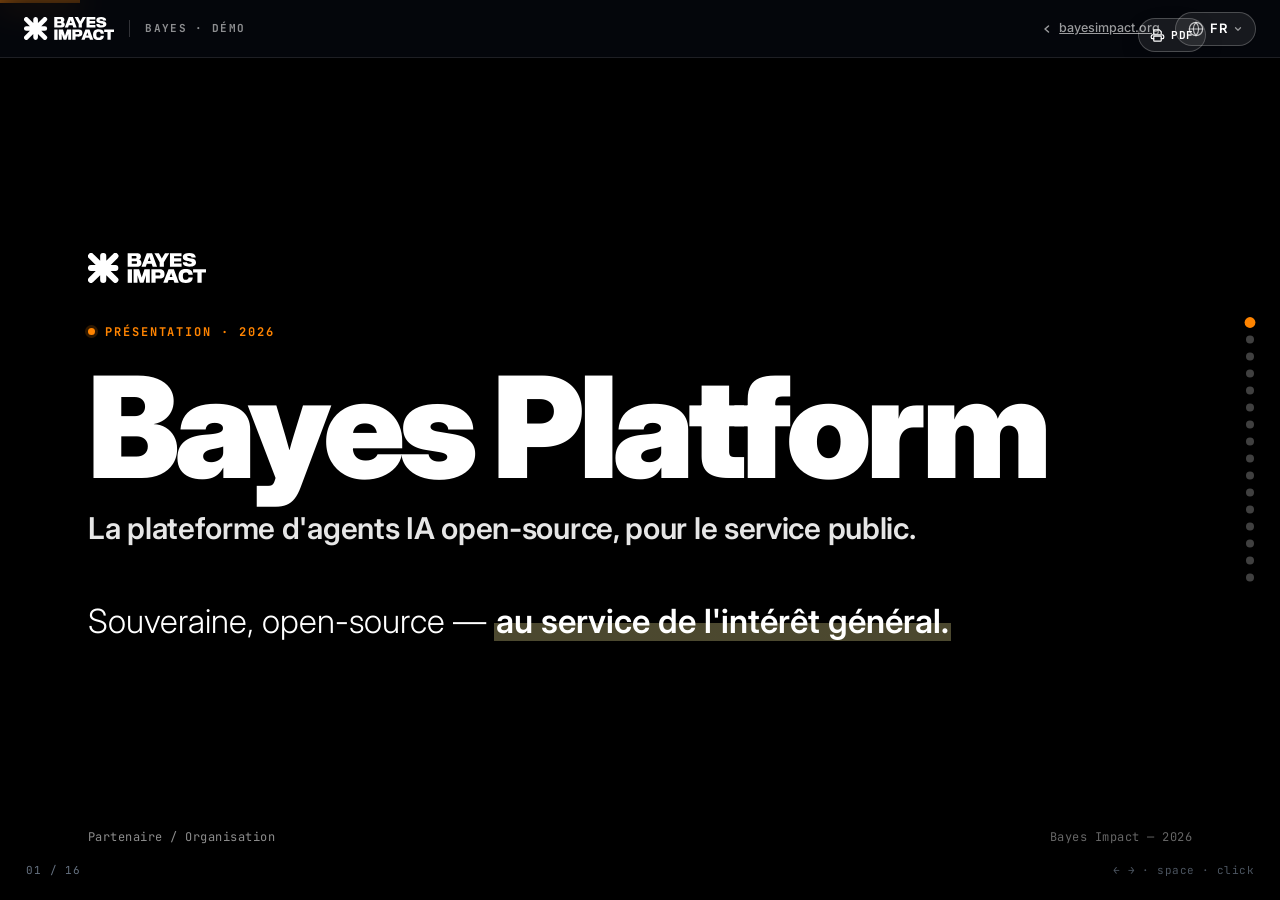
==== commit f18af22f: "Add context shared slide + generic Bayes deck - lib/bayes-slides.js: new S.context(opts) — partner, " ====
--- a/demos/_template/index.html
+++ b/demos/_template/index.html
@@ -42,8 +42,9 @@
        • <div data-shared="name"></div>         pulls a canonical Bayes slide from
          lib/bayes-slides.js (edit there → every deck updates). Customise with an inner
          <script type="application/json">{…opts…}</script>; override by writing your own
-         <section> instead. Available: earth · about · platform-overview · platform-studio
-         · platform-observability · platform-compliance · platform-evaluation · closing.
+         <section> instead. Available: earth · context · about · platform-overview ·
+         platform-grounding · platform-sources · platform-studio · platform-observability
+         · platform-compliance · platform-evaluation · closing.
        • The COVER, the use-case middle and the two demos below are BESPOKE — rewrite them
          for your brief. Keep every string FR + EN.  Delete any slide you don't need.
        ════════════════════════════════════════════════════════════════════ -->
@@ -70,10 +71,25 @@
     </script>
   </div>
 
-  <!-- 3 · WHO WE ARE (shared — identical across decks) -->
+  <!-- 3 · CONTEXT (optional — partner / meeting specific; delete if not needed) -->
+  <div data-shared="context">
+    <script type="application/json">
+    { "partner": {"fr": "Ministère de …", "en": "Ministry of …"},
+      "country": {"fr": "Pays", "en": "Country"},
+      "date": "Juin 2026",
+      "theme": {"fr": "Titre du projet ou de la réunion", "en": "Project or meeting title"},
+      "bullets": [
+        {"fr": "Démo interactive — le parcours citoyen", "en": "Interactive demo — the citizen journey"},
+        {"fr": "Présentation de la Bayes Platform", "en": "Bayes Platform overview"},
+        {"fr": "Questions & discussion", "en": "Q&A & discussion"}
+      ] }
+    </script>
+  </div>
+
+  <!-- 4 · WHO WE ARE (shared — identical across decks) -->
   <div data-shared="about"></div>
 
-  <!-- 4 · ARGUMENT / VISION (bespoke — this is the part that varies most; reshape it) -->
+  <!-- 5 · ARGUMENT / VISION (bespoke — this is the part that varies most; reshape it) -->
   <section class="slide" id="why">
     <div class="slide-inner">
       <p class="eyebrow reveal"><span data-lang="fr">La vision</span><span data-lang="en">The vision</span></p>
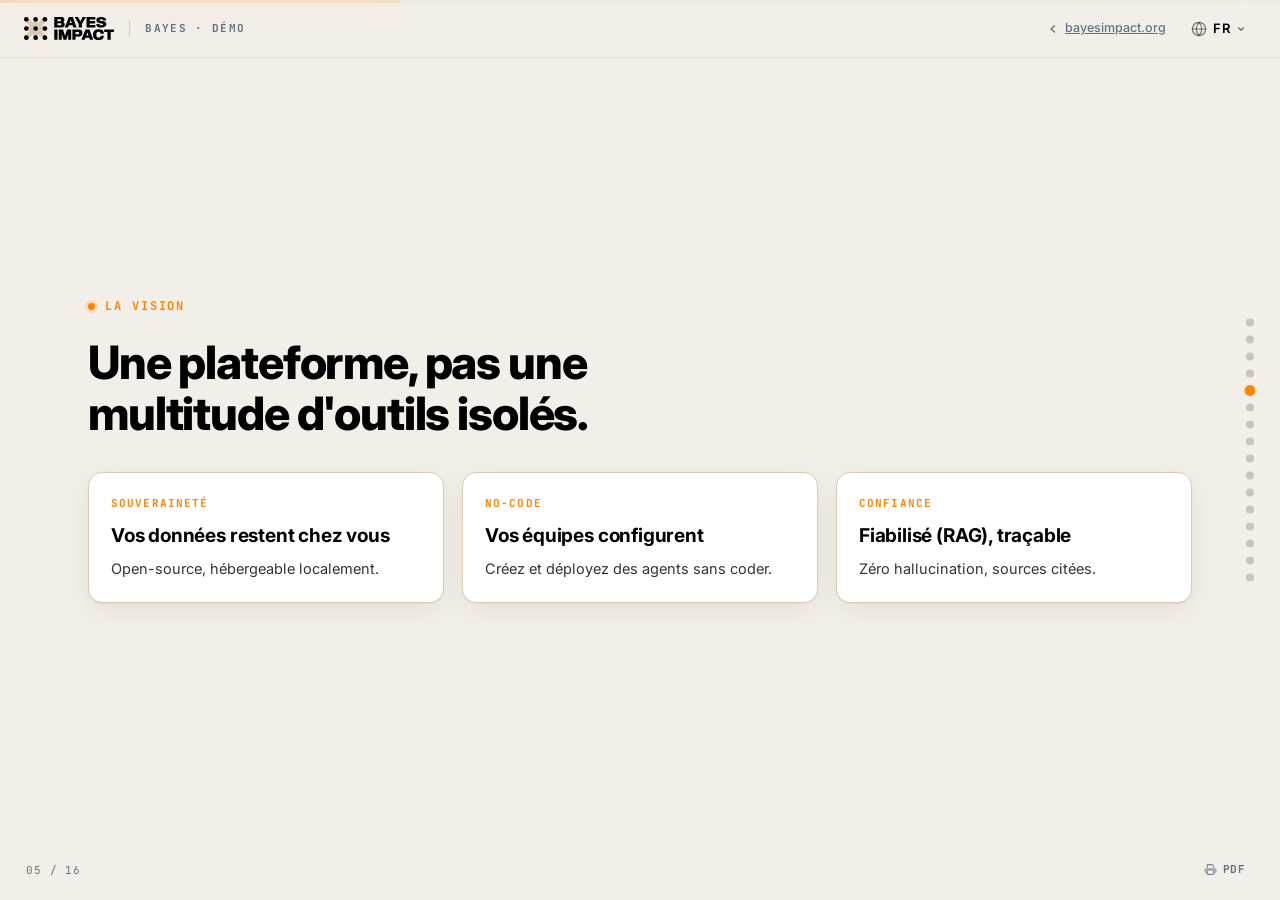
==== commit deabd5fb: "Global: mark-only favicon, warmer closing, airy style-guide note - Add assets/logos/bi-mark.svg (the" ====
--- a/demos/_template/index.html
+++ b/demos/_template/index.html
@@ -4,7 +4,7 @@
 <meta charset="UTF-8" />
 <meta name="viewport" content="width=device-width, initial-scale=1.0" />
 <title>Bayes — Template</title>
-<link rel="icon" href="../../assets/logos/bi-colors.svg" />
+<link rel="icon" href="../../assets/logos/bi-mark.svg" />
 <link rel="preconnect" href="https://fonts.googleapis.com"><link rel="preconnect" href="https://fonts.gstatic.com" crossorigin>
 <link href="https://fonts.googleapis.com/css2?family=Inter:wght@300;400;500;600;700;800;900&family=JetBrains+Mono:wght@400;500;700&display=swap" rel="stylesheet">
 <link rel="stylesheet" href="../../lib/bayes.css" />
@@ -42,24 +42,24 @@
        • <div data-shared="name"></div>         pulls a canonical Bayes slide from
          lib/bayes-slides.js (edit there → every deck updates). Customise with an inner
          <script type="application/json">{…opts…}</script>; override by writing your own
-         <section> instead. Available: earth · context · about · platform-overview ·
+         <section> instead. Available: cover · earth · context · about · platform-overview ·
          platform-grounding · platform-sources · platform-studio · platform-observability
          · platform-compliance · platform-evaluation · closing.
-       • The COVER, the use-case middle and the two demos below are BESPOKE — rewrite them
-         for your brief. Keep every string FR + EN.  Delete any slide you don't need.
+       • The use-case middle and the demos are BESPOKE — rewrite them for your brief.
+         Keep every string FR + EN.  Delete any slide you don't need.
        ════════════════════════════════════════════════════════════════════ -->
 
-  <!-- 1 · COVER (bespoke — edit per deck) -->
-  <section class="slide dark cover" id="cover" data-dark>
-    <div class="slide-inner">
-      <div class="cover-mark reveal"><img class="bilogo" src="../../assets/logos/bi-white.svg" alt="Bayes Impact"/></div>
-      <p class="eyebrow reveal"><span data-lang="fr">Présentation · 2026</span><span data-lang="en">Presentation · 2026</span></p>
-      <h1 class="reveal">Bayes Platform</h1>
-      <p class="sub reveal"><span data-lang="fr">La plateforme d'agents IA open-source, pour le service public.</span><span data-lang="en">The open-source AI agent platform, for public services.</span></p>
-      <p class="tagline reveal"><span data-lang="fr">Souveraine, open-source — <em>au service de l'intérêt général.</em></span><span data-lang="en">Sovereign, open-source — <em>built for the public good.</em></span></p>
-    </div>
-    <div class="cover-foot"><span data-lang="fr">Partenaire / Organisation</span><span data-lang="en">Partner / Organization</span><span class="cf-r">Bayes Impact — 2026</span></div>
-  </section>
+  <!-- 1 · COVER (shared — customise via JSON, or write your own <section> to override) -->
+  <div data-shared="cover">
+    <script type="application/json">
+    { "eyebrow": { "fr": "Bayes Platform · 2026", "en": "Bayes Platform · 2026" },
+      "title":   { "fr": "La plateforme d'IA pour le service public.", "en": "The AI platform for public services." },
+      "sub":     { "fr": "Open-source, souveraine — déployée sur votre infrastructure.", "en": "Open-source, sovereign — deployed on your infrastructure." },
+      "chips":   [ { "fr": "Souveraine &amp; open-source", "en": "Sovereign &amp; open-source" },
+                   { "fr": "Sur votre infrastructure", "en": "On your infrastructure" } ],
+      "foot":    { "fr": "Partenaire / Organisation", "en": "Partner / Organisation" } }
+    </script>
+  </div>
 
   <!-- 2 · EARTH — the vision hero (shared). Customise the cycling phrases / lead below. -->
   <div data-shared="earth">
--- a/lib/bayes.css
+++ b/lib/bayes.css
@@ -40,8 +40,7 @@
   .dots.on-dark .dot{background:rgba(255,255,255,.25);}
   .dots.on-dark .dot.active{background:var(--accent-orange);}
   .counter{position:fixed; left:26px; bottom:22px; z-index:200; font-family:'JetBrains Mono',monospace; font-size:11px; letter-spacing:.08em; color:var(--muted);}
-  .hint{position:fixed; right:26px; bottom:22px; z-index:200; font-family:'JetBrains Mono',monospace; font-size:11px; letter-spacing:.04em; color:var(--muted); opacity:.75;}
-  .slide.dark ~ .hint{}
+  .hint{display:none;}   /* replaced by the bottom-right PDF control */
   .brand-corner{position:absolute; top:40px; left:88px; display:inline-flex; align-items:center; gap:13px; color:var(--border-soft); z-index:5; padding-bottom:16px;}
   .brand-corner::after{content:''; position:absolute; left:0; bottom:0; width:calc(100vw - 176px); height:1px; background:var(--border-soft); opacity:.8;}
   .brand-corner svg{width:22px; height:22px;}
@@ -128,21 +127,61 @@
   .brand-corner .bilogo{height:24px;}
   .cover-mark .bilogo{height:30px;}
 
-  /* ARCH layers (slide 5) */
-  .arch{display:flex; flex-direction:column; gap:10px; margin-top:28px;}
-  .arch-layer{display:grid; grid-template-columns:240px 1fr; gap:20px; align-items:center; background:var(--card); border:1px solid var(--border-soft); border-radius:14px; padding:15px 22px; box-shadow:var(--shadow);}
-  .arch-layer .al-label{font-weight:800; font-size:15px; letter-spacing:-.01em; line-height:1.2;}
-  .arch-layer .al-label .al-k{display:block; font-family:'JetBrains Mono',monospace; font-size:10px; font-weight:700; letter-spacing:.1em; text-transform:uppercase; color:var(--muted); margin-bottom:3px;}
+  /* ARCH — the sovereign stack, built from the ground up (dark slide) */
+  .arch-slide.slide.dark{
+    background:
+      radial-gradient(135% 95% at 50% 114%, rgba(255,132,0,.13), transparent 56%),
+      linear-gradient(180deg, #09090b 0%, #0f0f13 50%, #16130c 100%);
+    color:#fff;
+  }
+  .arch-slide .eyebrow{color:var(--accent-orange);}
+  .arch{position:relative; display:flex; flex-direction:column; gap:13px; margin-top:26px; padding-left:60px;}
+  /* the upward construction axis: a line that brightens toward the top + arrowhead */
+  .arch::before{content:""; position:absolute; left:21px; top:16px; bottom:34px; width:2px;
+    background:linear-gradient(180deg, var(--accent-orange) 0%, rgba(255,132,0,.5) 62%, rgba(255,132,0,.1) 100%);}
+  .arch::after{content:""; position:absolute; left:16px; top:5px; width:0; height:0;
+    border-left:6px solid transparent; border-right:6px solid transparent; border-bottom:10px solid var(--accent-orange);}
+  .arch-layer{position:relative; display:grid; grid-template-columns:230px 1fr; gap:20px; align-items:center;
+    background:rgba(255,255,255,.05); border:1px solid rgba(255,255,255,.12); border-radius:14px;
+    padding:15px 22px; color:#fff; -webkit-backdrop-filter:blur(6px); backdrop-filter:blur(6px);}
+  /* step badges, numbered from the BOTTOM (foundations = 1, applications = 4) */
+  .arch-layer::before{position:absolute; left:-51px; top:50%; transform:translateY(-50%);
+    width:25px; height:25px; border-radius:50%; display:flex; align-items:center; justify-content:center;
+    font-family:'JetBrains Mono',monospace; font-size:12px; font-weight:700; color:#fff;
+    background:#1b1b20; border:1.5px solid rgba(255,132,0,.55); z-index:1;}
+  .arch-layer:nth-child(1)::before{content:"4";}
+  .arch-layer:nth-child(2)::before{content:"3";}
+  .arch-layer:nth-child(3)::before{content:"2";}
+  .arch-layer:nth-child(4)::before{content:"1";}
+  .arch-layer .al-label{font-weight:800; font-size:15px; letter-spacing:-.01em; line-height:1.2; color:#fff;}
+  .arch-layer .al-label .al-k{display:block; font-family:'JetBrains Mono',monospace; font-size:10px; font-weight:700; letter-spacing:.1em; text-transform:uppercase; color:rgba(255,255,255,.5); margin-bottom:3px;}
   .arch-layer .al-items{display:flex; flex-wrap:wrap; gap:8px;}
-  .arch-chip{font-family:'JetBrains Mono',monospace; font-size:12px; font-weight:600; padding:7px 12px; border-radius:8px; background:var(--cream); border:1px solid var(--border-soft);}
-  .arch-chip.more{color:var(--muted); letter-spacing:.12em;}
-  .arch-layer .al-desc{font-size:13.5px; line-height:1.5; color:var(--ink-soft);}
-  .arch-layer.apps{border-color:var(--accent-orange); box-shadow:0 0 0 2px rgba(255,132,0,.1), var(--shadow);}
+  .arch-chip{font-family:'JetBrains Mono',monospace; font-size:12px; font-weight:600; padding:7px 12px; border-radius:8px; background:rgba(255,255,255,.07); border:1px solid rgba(255,255,255,.14); color:rgba(255,255,255,.92);}
+  .arch-chip.more{color:rgba(255,255,255,.45); letter-spacing:.12em;}
+  .arch-layer .al-desc{font-size:13.5px; line-height:1.5; color:rgba(255,255,255,.8);}
+  /* top of the value chain — what citizens experience */
+  .arch-layer.apps{border-color:rgba(255,132,0,.5); box-shadow:0 0 0 1px rgba(255,132,0,.2), 0 -8px 30px rgba(255,132,0,.05);}
   .arch-layer.apps .al-k{color:var(--accent-orange);}
-  .arch-layer.socle{background:var(--ink); color:#fff; border-color:var(--ink);}
+  /* the Bayes layer — the lit centerpiece, themed with the Bayes dot motif */
+  .arch-layer.socle{overflow:hidden; color:var(--ink); border:1px solid transparent;
+    background:
+      radial-gradient(circle at 1px 1px, rgba(255,132,0,.15) 1.5px, transparent 1.9px) 0 0/15px 15px,
+      linear-gradient(180deg, #FFFDF7, #F6F0E2);
+    box-shadow:0 0 0 2px var(--accent-orange), 0 14px 44px rgba(255,132,0,.24);}
+  .arch-layer.socle::before{background:var(--accent-orange); border-color:#fff; color:#fff;}
+  .arch-layer.socle .al-label{color:var(--ink); position:relative; z-index:1;}
   .arch-layer.socle .al-k{color:var(--accent-orange);}
-  .arch-layer.socle .al-desc{color:rgba(255,255,255,.85);}
-  .arch-layer.socle .al-desc b{color:#fff;}
+  .arch-layer.socle .al-desc{color:var(--ink-soft); position:relative; z-index:1;}
+  .arch-layer.socle .al-desc b{color:var(--ink);}
+  /* the Bayes mark, faint, bleeding off the right edge — brands the hero layer */
+  .arch-layer.socle .arch-mark{position:absolute; right:-18px; top:50%; transform:translateY(-50%);
+    width:122px; height:122px; color:var(--accent-orange); opacity:.09; pointer-events:none; z-index:0;}
+  /* the ground the stack rests on */
+  .arch-layer:last-child{margin-bottom:8px;}
+  .arch-layer:last-child::after{content:""; position:absolute; left:0; right:0; bottom:-14px; height:7px;
+    background:repeating-linear-gradient(-45deg, rgba(255,255,255,.15) 0 1.5px, transparent 1.5px 7px);
+    -webkit-mask:linear-gradient(90deg, transparent, #000 12%, #000 88%, transparent);
+    mask:linear-gradient(90deg, transparent, #000 12%, #000 88%, transparent);}
 
   /* SRS PDF preview (slide 7) */
   .pdfdoc{position:relative; width:320px; max-width:100%;}
@@ -240,6 +279,9 @@
   .cover .sub{font-size:clamp(20px,2.4vw,30px); font-weight:600; color:rgba(255,255,255,.9); margin:14px 0 0; letter-spacing:-.01em;}
   .cover .tagline{font-size:clamp(22px,2.6vw,34px); margin:46px 0 0; font-weight:300; color:#fff;}
   .cover .tagline em{font-style:normal; font-weight:600; color:#fff; background:linear-gradient(180deg,transparent 56%,rgba(235,224,146,.32) 56%); padding:0 2px;}
+  .thanks-contact{margin:30px 0 0; font-family:'JetBrains Mono',monospace; font-size:15px; letter-spacing:.02em;}
+  .thanks-contact a{color:#fff; text-decoration:none; border-bottom:1px solid rgba(255,255,255,.4); padding-bottom:2px; transition:border-color .15s ease;}
+  .thanks-contact a:hover{border-bottom-color:#fff;}
   .cover-foot{position:absolute; left:88px; right:88px; bottom:54px; display:flex; justify-content:space-between; gap:20px; flex-wrap:wrap; font-family:'JetBrains Mono',monospace; font-size:12px; color:rgba(255,255,255,.55); letter-spacing:.04em;}
   .cover-foot .cf-r{color:rgba(255,255,255,.4);}
 
@@ -398,23 +440,22 @@
   .hero-planet{display:flex; justify-content:center; align-items:center;}
   .hero-planet img{width:100%; height:auto; display:block; animation:spin 140s linear infinite;}
   .planet-wrap{position:relative; width:min(420px,40vw); animation:floaty 9s ease-in-out infinite;}
-  .planet-orbit{position:absolute; inset:-22%; pointer-events:none;}
+  .planet-orbit{position:absolute; inset:-24%; pointer-events:none;}
+  .oshell{position:absolute; inset:0; transform-origin:center;}   /* static tilt; the ring spins inside */
   .oring{position:absolute; inset:0; transform-origin:center; animation:spin 120s linear infinite;}
   .oring.rev{animation-direction:reverse;}
-  .odot{position:absolute; width:2px; height:2px; margin:-1px 0 0 -1px; border-radius:50%; background:rgba(190,210,255,.85); box-shadow:0 0 5px rgba(150,180,255,.5);}
+  .odot{position:absolute; width:2px; height:2px; margin:-1px 0 0 -1px; border-radius:50%; background:rgba(206,220,255,.9); box-shadow:0 0 2px rgba(150,180,255,.3);}
   @keyframes spin{to{transform:rotate(360deg);}}
   .hero-txt h1.believe{max-width:15ch;}
   .believe-cycle{display:block; color:var(--accent-orange); margin-top:8px; min-height:2.5em;}
   .believe-cycle::after{content:''; display:inline-block; width:2px; height:.92em; background:var(--accent-orange); margin-left:3px; vertical-align:-0.1em; animation:caret 1s steps(1) infinite;}
-  /* dark starfield framed box (mirror bayesimpact.org) */
-  .believe-box{position:relative; overflow:hidden; border-radius:24px; padding:clamp(36px,4.5vw,68px); min-height:min(60vh,540px); background:radial-gradient(58% 70% at 72% 44%, rgba(48,86,158,.30) 0%, transparent 62%), radial-gradient(120% 120% at 72% 30%, #0a1426 0%, #060b18 45%, #02040b 100%); box-shadow:0 30px 80px rgba(0,0,0,.3); color:#fff;}
+  /* deep-space framed box with the orbiting dots cloud (mirror bayesimpact.org) */
+  .believe-box{position:relative; overflow:hidden; border-radius:24px; padding:clamp(36px,4.5vw,68px); min-height:min(60vh,540px); background:radial-gradient(58% 70% at 72% 44%, rgba(40,72,140,.16) 0%, transparent 60%), radial-gradient(120% 120% at 72% 30%, #0a1426 0%, #060b18 45%, #02040b 100%); box-shadow:0 30px 80px rgba(0,0,0,.3); color:#fff;}
   .believe-box .hero-txt, .believe-box .hero-planet{position:relative; z-index:1;}
   .believe-box h1{color:#fff;}
   .believe-box .eyebrow{color:var(--accent-orange);}
   .believe-box .lead{color:rgba(255,255,255,.82);}
-  .believe-box .hero-planet img{filter:drop-shadow(0 0 46px rgba(120,170,255,.30));}
-  .believe-box .star{position:absolute; z-index:0; background:#fff; border-radius:50%; opacity:.5; animation:twinkle var(--tw,3s) ease-in-out infinite;}
-  @keyframes twinkle{0%,100%{opacity:.12;} 50%{opacity:.95;}}
+  .believe-box .hero-planet img{filter:drop-shadow(0 0 32px rgba(120,170,255,.18));}
   @keyframes floaty{0%,100%{transform:translateY(0)} 50%{transform:translateY(-14px)}}
 
   /* ===== PARTNERS (credibility) ===== */
@@ -451,7 +492,9 @@
     .brand-corner::after{width:calc(100vw - 40px);}
     .eyebrow{margin-bottom:14px;} h1.big{font-size:30px;} h2.title{font-size:25px;} .lead{font-size:15.5px;}
     .demo-head{flex-direction:column; align-items:flex-start; gap:3px;} .demo-head h2{font-size:23px;}
+    .arch{padding-left:42px; gap:11px;} .arch::before{left:15px; bottom:26px;} .arch::after{left:10px;}
     .arch-layer{grid-template-columns:1fr; gap:9px; padding:13px 15px;}
+    .arch-layer::before{left:-37px; width:21px; height:21px; font-size:11px;}
     .pipeline{gap:10px;} .pl-arrow{justify-content:center;} .pl-arrow svg{transform:rotate(90deg);}
     .flow{flex-direction:column; align-items:stretch;}
     .flow-arrow{padding:6px 0; justify-content:center;} .flow-arrow svg{transform:rotate(90deg);}
@@ -492,17 +535,17 @@
   .nav-back{display:inline-flex; align-items:center; gap:6px; font-size:12.5px; font-weight:500; color:var(--muted); transition:color .15s ease;}
   .nav-back:hover{color:var(--ink);}
   .nav-back svg{display:block;}
-  /* shared pill (lang + pdf), exactly the bayesimpact.org control style */
-  .nav-btn{display:inline-flex; align-items:center; gap:6px; height:34px; padding:0 12px; font-family:inherit; font-size:13px; font-weight:600; letter-spacing:.03em;
-           border:1px solid var(--border-soft); border-radius:999px; background:var(--card); color:var(--ink); cursor:pointer; user-select:none;
-           box-shadow:0 1px 2px rgba(0,0,0,.04); transition:border-color .18s ease, box-shadow .18s ease, transform .15s ease;}
-  .nav-btn:hover{transform:translateY(-1px); border-color:rgba(0,0,0,.45); box-shadow:0 4px 14px rgba(0,0,0,.09);}
+  /* language toggle — flat and integrated, like the bayesimpact.org nav (not a heavy pill) */
+  .nav-btn{display:inline-flex; align-items:center; gap:6px; height:32px; padding:0 9px; font-family:inherit; font-size:13px; font-weight:600; letter-spacing:.03em;
+           border:1px solid transparent; border-radius:9px; background:none; color:var(--ink); cursor:pointer; user-select:none;
+           transition:border-color .18s ease, background .18s ease;}
+  .nav-btn:hover{background:rgba(0,0,0,.05);}
   .nav-btn svg{display:block; flex:0 0 auto;}
   .lang-toggle{position:relative;}
   .lang-globe{color:rgba(0,0,0,.5);}
   .lang-toggle:hover .lang-globe, .lang-toggle.open .lang-globe{color:var(--ink);}
   .lang-chevron{transition:transform .2s ease; opacity:.55;}
-  .lang-toggle.open{border-color:rgba(0,0,0,.45);}
+  .lang-toggle.open{background:rgba(0,0,0,.05); border-color:var(--border-soft);}
   .lang-toggle.open .lang-chevron{transform:rotate(180deg);}
   .lang-menu{position:absolute; top:42px; right:0; background:var(--card); border-radius:12px; box-shadow:0 10px 32px rgba(0,0,0,.12);
              padding:6px; min-width:140px; opacity:0; pointer-events:none; transform:translateY(-4px); transition:opacity .2s ease, transform .2s ease; z-index:260;}
@@ -515,8 +558,9 @@
   .nav.on-dark .nav-sep{color:rgba(255,255,255,.55); border-left-color:rgba(255,255,255,.18);}
   .nav.on-dark .nav-back{color:rgba(255,255,255,.6);}
   .nav.on-dark .nav-back:hover{color:#fff;}
-  .nav.on-dark .nav-btn{background:rgba(255,255,255,.08); border-color:rgba(255,255,255,.22); color:#fff;}
-  .nav.on-dark .nav-btn:hover{border-color:rgba(255,255,255,.5);}
+  .nav.on-dark .nav-btn{background:none; border-color:transparent; color:#fff;}
+  .nav.on-dark .nav-btn:hover{background:rgba(255,255,255,.1);}
+  .nav.on-dark .lang-toggle.open{background:rgba(255,255,255,.1); border-color:rgba(255,255,255,.22);}
   .nav.on-dark .lang-globe{color:rgba(255,255,255,.7);}
   .nav.on-dark .lang-menu{background:#11161f; box-shadow:0 10px 32px rgba(0,0,0,.4);}
   .nav.on-dark .lang-menu button{color:#fff;}
@@ -535,15 +579,21 @@
   html[data-lang="en"] [data-lang]:not([data-lang="en"]) { display:none !important; }
 
   /* ---- Full-bleed "earth" hero (bayesimpact.org-style): quiet deep space, restrained glow ---- */
-  .slide.earth{ background:radial-gradient(60% 80% at 70% 38%, rgba(34,64,128,.18) 0%, transparent 58%), radial-gradient(130% 130% at 72% 30%, #0b1322 0%, #070c17 46%, #03060d 100%); color:#fff; }
+  .slide.earth{ background:radial-gradient(56% 76% at 70% 38%, rgba(30,56,112,.11) 0%, transparent 58%), radial-gradient(130% 130% at 72% 30%, #0a1120 0%, #060a14 46%, #02040a 100%); color:#fff; }
   .slide.earth .believe-box{ background:none !important; box-shadow:none; border-radius:0; padding:0; min-height:auto; }
-  .slide.earth .hero-planet img{ filter:drop-shadow(0 0 26px rgba(110,150,220,.18)); }   /* far less afterglow */
+  .slide.earth .hero-planet img{ filter:drop-shadow(0 0 22px rgba(110,150,220,.13)); }   /* far less afterglow */
   .believe-cycle{ display:block; color:var(--gold-bg); margin-top:6px; min-height:2.6em; transition:opacity .5s ease; }
   .believe-cycle::after{ display:none; }          /* fade-cycle, not typewriter */
 
-  /* ---- PDF button (desktop chrome) ---- */
-  .pdf-btn{ position:fixed; top:18px; right:74px; z-index:300; font-family:'JetBrains Mono',monospace; font-size:11px; font-weight:700; letter-spacing:.06em; padding:6px 11px; border-radius:999px; border:1px solid var(--border-soft); background:var(--card); color:var(--ink); cursor:pointer; box-shadow:var(--shadow); transition:transform .15s, border-color .15s; }
-  .pdf-btn:hover{ transform:translateY(-1px); border-color:var(--ink); }
+  /* ---- PDF button — subtle, bottom-right (where the keyboard hint used to be) ---- */
+  .pdf-btn{ position:fixed; right:24px; bottom:18px; z-index:300; display:inline-flex; align-items:center; gap:6px;
+            font-family:'JetBrains Mono',monospace; font-size:11px; font-weight:700; letter-spacing:.07em; text-transform:uppercase;
+            padding:5px 9px; border-radius:8px; border:1px solid transparent; background:none; color:var(--muted);
+            cursor:pointer; transition:color .15s ease, border-color .15s ease, background .15s ease; }
+  .pdf-btn svg{ display:block; width:13px; height:13px; opacity:.85; }
+  .pdf-btn:hover{ color:var(--ink); border-color:var(--border-soft); background:var(--card); }
+  .pdf-btn.on-dark{ color:rgba(255,255,255,.55); }
+  .pdf-btn.on-dark:hover{ color:#fff; border-color:rgba(255,255,255,.28); background:rgba(255,255,255,.08); }
   @media (max-width:760px){ .pdf-btn{ display:none; } }
 
   /* ---- Splash (landing gate) — warm, on the Bayes design system ---- */
